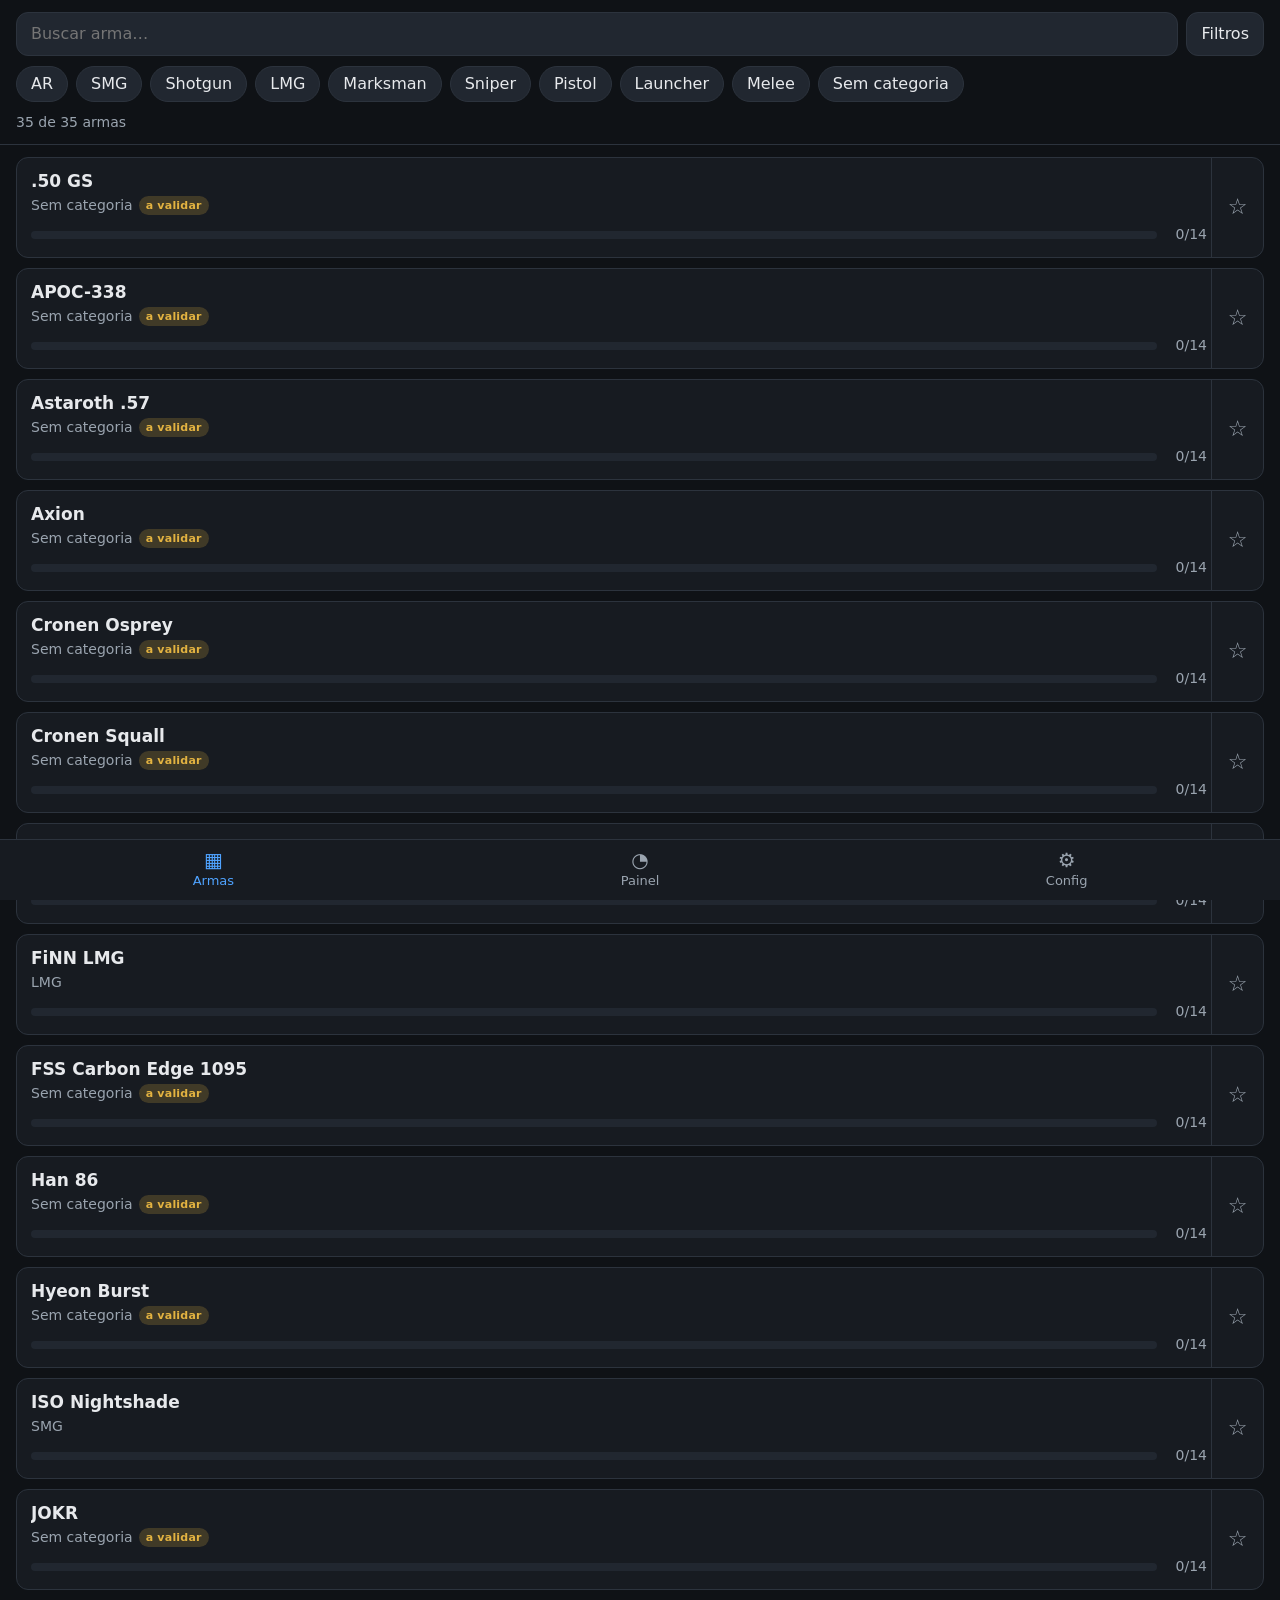
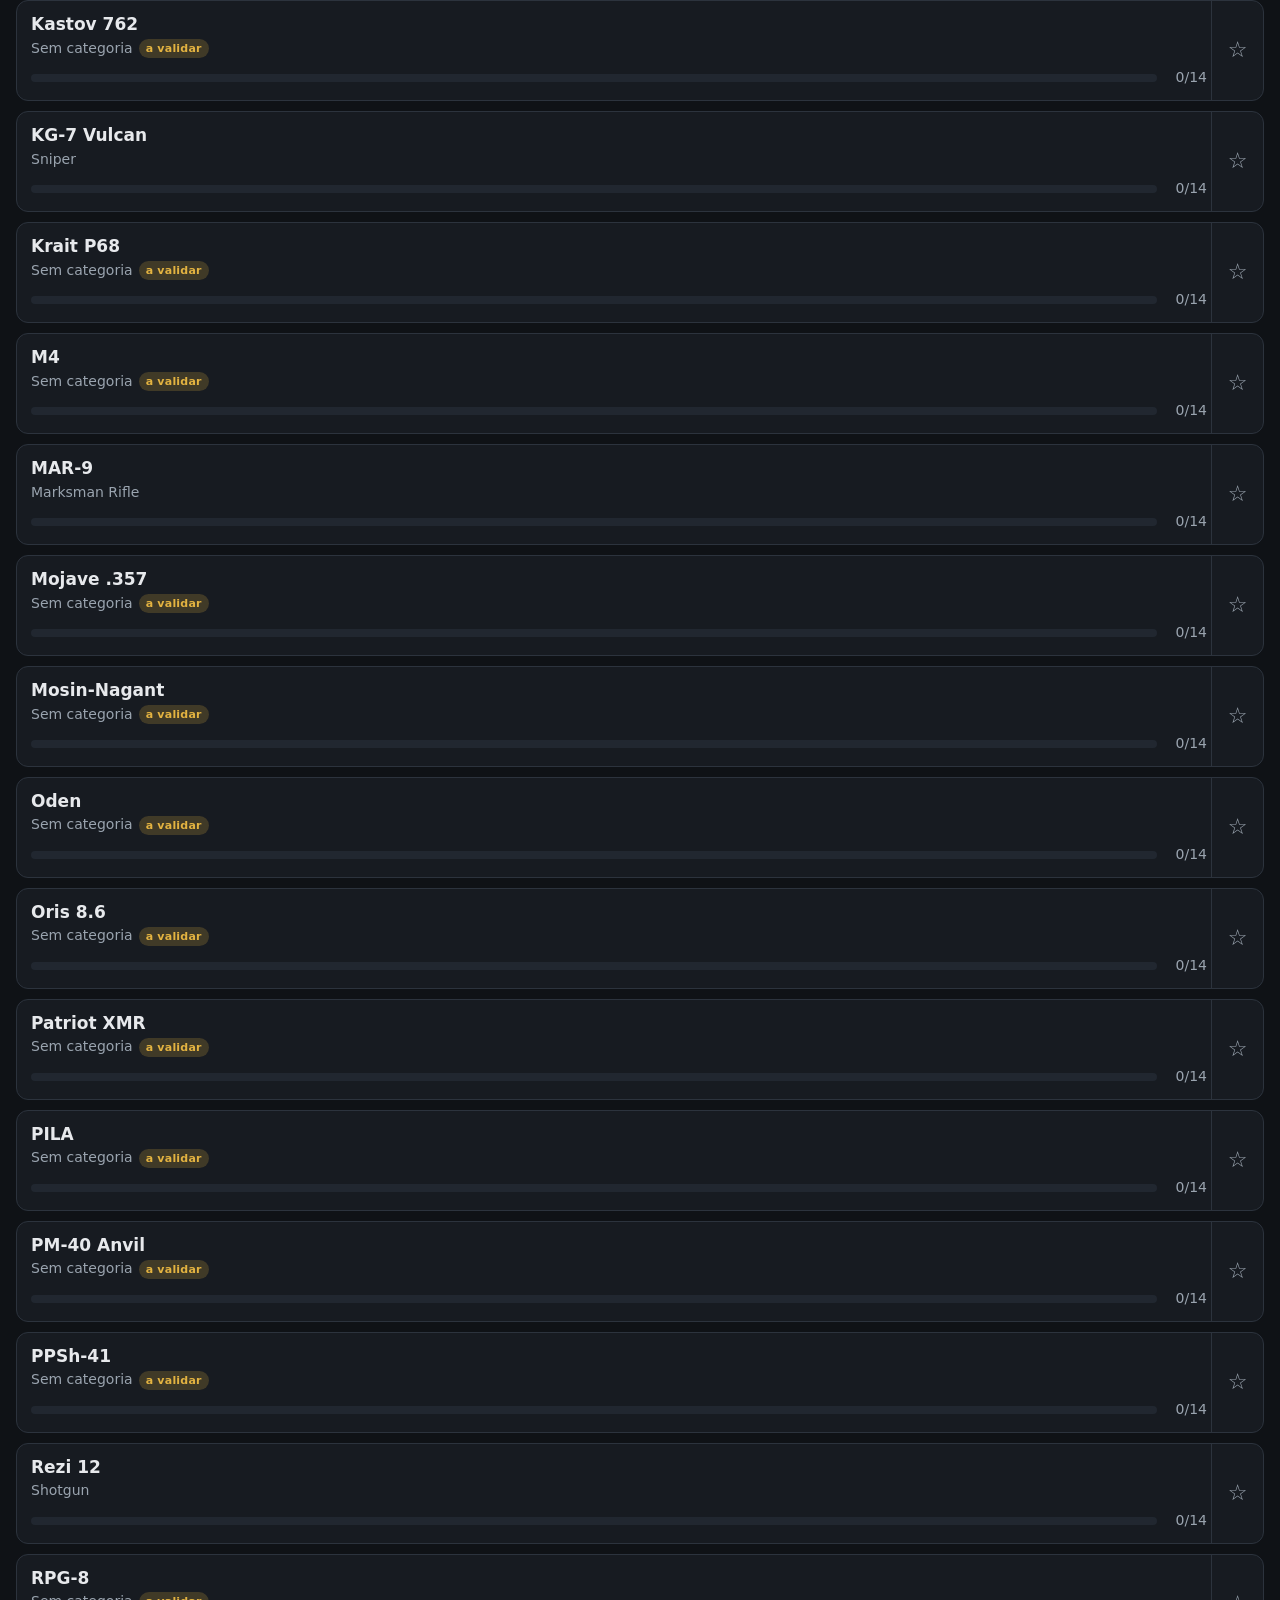
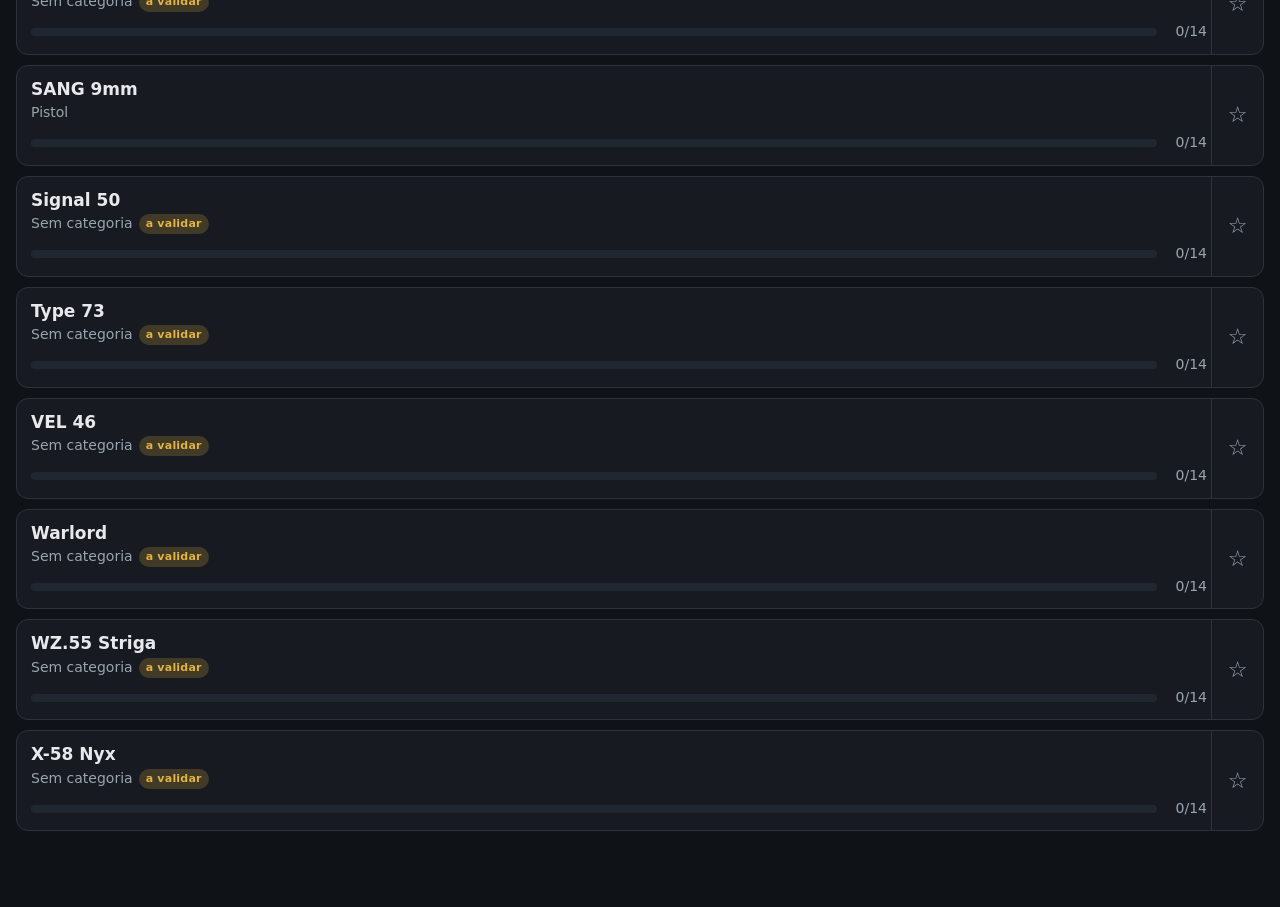
==== index.html @ 5a8438f1 "Rastreador de camuflagens MW4 (PWA offline) Lista com busca e filtros, detalhe da arma com regras de" ====
<!doctype html>
<html lang="pt-BR">
<head>
  <meta charset="utf-8">
  <meta name="viewport" content="width=device-width, initial-scale=1, viewport-fit=cover">
  <meta name="theme-color" content="#0f1216">
  <meta name="description" content="Rastreador pessoal e offline de camuflagens (MP, DMZ e Warzone).">
  <meta name="apple-mobile-web-app-capable" content="yes">
  <meta name="mobile-web-app-capable" content="yes">
  <meta name="apple-mobile-web-app-status-bar-style" content="black-translucent">
  <meta name="apple-mobile-web-app-title" content="Camo MW4">
  <title>Camo MW4</title>
  <link rel="manifest" href="manifest.webmanifest">
  <link rel="icon" type="image/png" sizes="192x192" href="icons/icon-192.png">
  <link rel="apple-touch-icon" href="icons/apple-touch-icon.png">
  <link rel="stylesheet" href="css/app.css">
</head>
<body>
  <main id="tela" aria-live="polite"><p class="carregando">Carregando…</p></main>
  <nav class="abas" aria-label="Navegação">
    <a href="#/armas" data-aba="armas"><span aria-hidden="true">▦</span>Armas</a>
    <a href="#/painel" data-aba="painel"><span aria-hidden="true">◔</span>Painel</a>
    <a href="#/config" data-aba="config"><span aria-hidden="true">⚙</span>Config</a>
  </nav>
  <div class="toast atualizacao" role="status" hidden>
    <span>Nova versão disponível</span>
    <button type="button" class="link-btn" data-atualizar>Atualizar</button>
  </div>
  <script type="module" src="js/main.js"></script>
</body>
</html>
---- css/app.css ----
:root {
  --bg: #0f1216;
  --bg-2: #171b21;
  --bg-3: #212730;
  --borda: #2c333d;
  --texto: #e7e9ec;
  --texto-2: #9aa4af;
  --acento: #4fa3ff;
  --ok: #5fcf80;
  --aviso: #e3b341;
  --perigo: #ff6b61;
  /* cores das etapas da trilha */
  --t-militar: #6f8f5a;
  --t-especial: #4f8fd6;
  --t-gold: #e2b33c;
  --t-platinum: #c9d3dc;
  --t-harmonic: #b57cff;
  --t-mastery: #ff7aa8;
  --toque: 44px;
  --raio: 12px;
  color-scheme: dark;
}

* { box-sizing: border-box; }
html, body { margin: 0; }
body {
  background: var(--bg);
  color: var(--texto);
  font: 16px/1.4 system-ui, -apple-system, "Segoe UI", Roboto, sans-serif;
  -webkit-tap-highlight-color: transparent;
  padding-bottom: calc(64px + env(safe-area-inset-bottom));
  overflow-x: hidden;
}
a { color: var(--acento); }
button, input, select { font: inherit; color: inherit; }
.carregando, .vazio { color: var(--texto-2); text-align: center; padding: 48px 16px; }

/* ---------- navegação inferior (alcance do polegar) ---------- */
.abas {
  position: fixed; inset: auto 0 0 0; z-index: 20;
  display: flex; background: var(--bg-2); border-top: 1px solid var(--borda);
  padding-bottom: env(safe-area-inset-bottom);
}
.abas a {
  flex: 1; min-height: 60px; display: flex; flex-direction: column; align-items: center; justify-content: center;
  gap: 2px; color: var(--texto-2); text-decoration: none; font-size: 13px;
}
.abas a span { font-size: 20px; line-height: 1; }
.abas a[aria-current="page"] { color: var(--acento); }

/* ---------- cabeçalho fixo da lista ---------- */
.topo {
  position: sticky; top: 0; z-index: 10; background: var(--bg);
  padding: 12px 16px 8px; border-bottom: 1px solid var(--borda);
}
.linha-busca { display: flex; gap: 8px; }
.busca {
  flex: 1; min-width: 0; min-height: var(--toque); padding: 0 14px;
  background: var(--bg-3); border: 1px solid var(--borda); border-radius: var(--raio);
}
.busca:focus { outline: 2px solid var(--acento); outline-offset: -1px; }
.btn {
  min-height: var(--toque); min-width: var(--toque); padding: 0 14px;
  background: var(--bg-3); border: 1px solid var(--borda); border-radius: var(--raio); cursor: pointer;
}
.btn[aria-expanded="true"], .btn.ativo { border-color: var(--acento); color: var(--acento); }
.btn.cheio { width: 100%; margin: 6px 0; }
.btn.perigo { color: var(--perigo); border-color: color-mix(in srgb, var(--perigo) 50%, var(--borda)); }

.chips {
  display: flex; gap: 8px; overflow-x: auto; padding: 10px 16px 2px; margin: 0 -16px;
  scrollbar-width: none; scroll-padding: 16px;
}
.chips::-webkit-scrollbar { display: none; }
.chip {
  flex: none; min-height: 36px; padding: 0 14px; border-radius: 999px;
  background: var(--bg-3); border: 1px solid var(--borda); white-space: nowrap; cursor: pointer;
  /* área de toque ≥ 44 px sem aumentar o visual */
  position: relative;
}
.chip::after { content: ""; position: absolute; inset: -4px 0; }
.chip[aria-pressed="true"] { background: color-mix(in srgb, var(--acento) 22%, var(--bg-3)); border-color: var(--acento); }

.painel-filtros { padding: 8px 0 4px; display: grid; gap: 10px; }
.painel-filtros[hidden] { display: none; }
.grupo-titulo { font-size: 13px; color: var(--texto-2); margin: 0 0 4px; }
.segmentado { display: flex; border: 1px solid var(--borda); border-radius: var(--raio); overflow: hidden; }
.segmentado button {
  flex: 1; min-height: var(--toque); background: var(--bg-3); border: 0; border-right: 1px solid var(--borda);
  font-size: 14px; padding: 0 4px; cursor: pointer;
}
.segmentado button:last-child { border-right: 0; }
.segmentado button[aria-pressed="true"] { background: color-mix(in srgb, var(--acento) 25%, var(--bg-3)); color: #fff; }
.seletor {
  width: 100%; min-height: var(--toque); padding: 0 12px;
  background: var(--bg-3); border: 1px solid var(--borda); border-radius: var(--raio);
}
.resumo-lista { display: flex; justify-content: space-between; align-items: center; font-size: 14px; color: var(--texto-2); padding-top: 6px; min-height: 32px; }
.link-btn { background: none; border: 0; color: var(--acento); min-height: var(--toque); padding: 0 4px; cursor: pointer; }

/* ---------- cards ---------- */
.lista { list-style: none; margin: 0; padding: 12px 16px; display: grid; gap: 10px; }
.card {
  display: flex; align-items: stretch; background: var(--bg-2);
  border: 1px solid var(--borda); border-radius: var(--raio); overflow: hidden;
}
.card.favorita { border-color: color-mix(in srgb, var(--t-gold) 45%, var(--borda)); }
.card-link { flex: 1; min-width: 0; padding: 12px 4px 12px 14px; color: inherit; text-decoration: none; }
.card-link:active { background: var(--bg-3); }
.card-top { display: flex; align-items: center; gap: 8px; }
.card-nome { font-weight: 600; font-size: 17px; overflow: hidden; text-overflow: ellipsis; white-space: nowrap; }
.card-sub { display: flex; align-items: center; gap: 6px; flex-wrap: wrap; font-size: 14px; color: var(--texto-2); margin-top: 2px; }
.card-progresso { display: flex; align-items: center; gap: 10px; margin-top: 10px; }
.barra { flex: 1; height: 8px; background: var(--bg-3); border-radius: 99px; overflow: hidden; }
.barra > span { display: block; height: 100%; background: var(--acento); border-radius: 99px; }
.barra.completa > span { background: var(--ok); }
.contagem { font-size: 14px; font-variant-numeric: tabular-nums; color: var(--texto-2); min-width: 40px; text-align: right; }
.fav {
  flex: none; width: 52px; background: none; border: 0; border-left: 1px solid var(--borda);
  font-size: 22px; color: var(--texto-2); cursor: pointer;
}
.fav[aria-pressed="true"] { color: var(--t-gold); }

/* ---------- selos ---------- */
.selo { font-size: 11px; font-weight: 600; letter-spacing: .02em; padding: 2px 7px; border-radius: 99px; white-space: nowrap; }
.selo.dlc { background: color-mix(in srgb, var(--acento) 22%, transparent); color: var(--acento); }
.selo.validar { background: color-mix(in srgb, var(--aviso) 20%, transparent); color: var(--aviso); }
.camo-maior { display: inline-flex; align-items: center; gap: 5px; }
.camo-maior::before { content: ""; width: 12px; height: 12px; border-radius: 3px; background: var(--cor, var(--texto-2)); }
.camo-maior.militar { --cor: var(--t-militar); }
.camo-maior.especial { --cor: var(--t-especial); }
.camo-maior.gold { --cor: var(--t-gold); }
.camo-maior.platinum { --cor: var(--t-platinum); }
.camo-maior.harmonic-break { --cor: linear-gradient(135deg, #6ee7ff, var(--t-harmonic), #ff7aa8); }
.camo-maior.mastery { --cor: linear-gradient(135deg, var(--t-mastery), #ffd36e); }

/* ---------- telas simples ---------- */
.pagina { padding: 16px; max-width: 640px; margin: 0 auto; }
.pagina h1 { font-size: 22px; margin: 4px 0 12px; }
.pagina h2 { font-size: 17px; margin: 24px 0 8px; color: var(--texto-2); }
.voltar { display: inline-flex; align-items: center; min-height: var(--toque); text-decoration: none; }
.info { display: grid; grid-template-columns: auto 1fr; gap: 6px 12px; margin: 0; }
.info dt { color: var(--texto-2); }
.info dd { margin: 0; }
.aviso-txt { color: var(--aviso); }

/* ---------- detalhe da arma ---------- */
.detalhe { padding-bottom: 32px; }
.det-topo { display: flex; justify-content: space-between; align-items: center; margin: -8px 0 0; }
.det-topo .fav { border: 0; width: 52px; height: 52px; }
.detalhe h1 { margin: 0 0 2px; }
.nivel-arma { margin: 16px 0; padding: 12px; background: var(--bg-2); border: 1px solid var(--borda); border-radius: var(--raio); }
.nivel-arma label { font-size: 14px; color: var(--texto-2); }
.passos { display: flex; gap: 8px; align-items: center; margin-top: 6px; }
.passos input, .passos output {
  flex: 1; min-width: 0; min-height: var(--toque); text-align: center; font-size: 20px; font-variant-numeric: tabular-nums;
  background: var(--bg-3); border: 1px solid var(--borda); border-radius: var(--raio); line-height: var(--toque);
}
.passos output small { font-size: 14px; color: var(--texto-2); }
.passos .btn { min-width: 52px; font-size: 18px; padding: 0 8px; }
.dica { font-size: 13px; color: var(--texto-2); margin: 6px 0 0; }
.abas-det { position: sticky; top: 0; z-index: 5; margin: 0 -16px; border-radius: 0; border-left: 0; border-right: 0; }
.abas-det button { font-size: 13px; }
.detalhe h2 { display: flex; align-items: center; gap: 8px; }

.camos { list-style: none; margin: 0; padding: 0; display: grid; gap: 8px; }
.camo {
  display: flex; gap: 12px; align-items: flex-start; padding: 10px 12px;
  background: var(--bg-2); border: 1px solid var(--borda); border-radius: var(--raio);
}
.camo.militar { align-items: center; padding: 6px 12px; }
.camo.feita { border-color: color-mix(in srgb, var(--ok) 40%, var(--borda)); }
.camo.bloqueada { opacity: .85; }
.check {
  flex: none; width: 48px; height: 48px; border-radius: 10px; cursor: pointer;
  background: var(--bg-3); border: 2px solid var(--borda); font-size: 24px; font-weight: 700; color: #0f1216;
}
.check[aria-checked="true"] { background: var(--ok); border-color: var(--ok); }
.check[aria-disabled="true"] { font-size: 18px; color: var(--texto-2); background: transparent; border-style: dashed; }
.camo-corpo { flex: 1; min-width: 0; }
.camo-corpo.linha { display: flex; justify-content: space-between; align-items: center; gap: 8px; }
.camo-nome { font-weight: 600; display: flex; align-items: center; gap: 6px; flex-wrap: wrap; }
.nivel-req { font-size: 14px; color: var(--texto-2); font-variant-numeric: tabular-nums; }
.camo-desafio { font-size: 15px; margin-top: 2px; }
.metas { display: flex; gap: 6px; flex-wrap: wrap; margin-top: 6px; font-size: 14px; color: var(--texto-2); }
.metas span { background: var(--bg-3); padding: 2px 8px; border-radius: 6px; }
.metas b, .metas-modo b { color: var(--texto); font-weight: 600; }
.metas .sel, .metas-modo .sel { outline: 1px solid var(--acento); }
.metas-modo { list-style: none; margin: 6px 0 0; padding: 0; display: grid; gap: 4px; font-size: 14px; }
.metas-modo li { display: grid; grid-template-columns: 40px 1fr auto; gap: 8px; background: var(--bg-3); padding: 4px 8px; border-radius: 6px; }
.metas-modo .num { font-variant-numeric: tabular-nums; color: var(--texto-2); }
.motivos { margin: 8px 0 0; padding: 8px 10px; list-style: none; font-size: 14px; color: var(--aviso);
  background: color-mix(in srgb, var(--aviso) 10%, transparent); border-radius: 8px; }
.motivos li::before { content: "🔒 "; }
.motivos.livre { color: var(--texto-2); }
.motivos.livre li::before { content: "ℹ️ "; }
.modo-feito { font-size: 11px; color: var(--texto-2); border: 1px solid var(--borda); padding: 1px 6px; border-radius: 99px; }
.contador-toggle { margin-top: 6px; min-height: 40px; padding: 0 2px; background: none; border: 0; color: var(--acento); font-size: 14px; cursor: pointer; }
.contador-toggle.atingido { color: var(--ok); }
.contador { margin-top: 4px; }
.modos button { font-size: 14px; }

.toast {
  position: fixed; left: 12px; right: 12px; z-index: 30;
  bottom: calc(72px + env(safe-area-inset-bottom));
  display: flex; align-items: center; justify-content: space-between; gap: 12px;
  background: #2a323d; color: var(--texto); border: 1px solid var(--borda); border-radius: var(--raio);
  padding: 8px 8px 8px 14px; font-size: 14px; box-shadow: 0 6px 24px rgb(0 0 0 / .4);
  max-width: 600px; margin: 0 auto;
}
.toast[hidden] { display: none; }
.contador .passos { gap: 6px; }
.contador .passos .btn { flex: 1; min-width: 0; padding: 0; font-size: 16px; }
.contador .passos output { flex: 1.4; font-size: 18px; }

/* ---------- painel ---------- */
.tiles { display: grid; grid-template-columns: 1fr 1fr; gap: 8px; }
.tile { background: var(--bg-2); border: 1px solid var(--borda); border-radius: var(--raio); padding: 12px; }
.tile-num { font-size: 26px; font-weight: 700; font-variant-numeric: tabular-nums; line-height: 1.1; }
.tile-num small { font-size: 14px; color: var(--texto-2); font-weight: 400; }
.tile-rot { font-size: 13px; color: var(--texto-2); margin: 2px 0 8px; }
.tile.gold .barra > span { background: var(--t-gold); }
.tile.platinum .barra > span { background: var(--t-platinum); }
.tile.harmonic .barra > span { background: linear-gradient(90deg, #6ee7ff, var(--t-harmonic), #ff7aa8); }
.tile.completa .barra > span { background: var(--ok); }
.bloco { background: var(--bg-2); border: 1px solid var(--borda); border-radius: var(--raio); padding: 12px; }
.bloco.divergence { margin-top: 8px; }
.bloco.divergence.feita { border-color: color-mix(in srgb, var(--ok) 40%, var(--borda)); }
.bloco-linha { display: flex; justify-content: space-between; align-items: center; gap: 12px; }
.bloco-tit { font-weight: 600; display: flex; align-items: center; gap: 6px; }
.mastery-grade { display: grid; gap: 8px; }
.linhas { list-style: none; margin: 0; padding: 0; }
.bloco .linhas { margin-top: 6px; }
.linhas > li { border-top: 1px solid var(--borda); }
.linhas > li:first-child { border-top: 0; }
.mastery-grade .linhas li { display: flex; justify-content: space-between; padding: 8px 0; font-size: 15px; }
.num { font-variant-numeric: tabular-nums; color: var(--texto-2); }
ul.linhas.bloco { padding: 0 12px; }
.linha-btn {
  display: flex; flex-direction: column; align-items: flex-start; gap: 2px; width: 100%; min-height: 52px;
  padding: 8px 0; background: none; border: 0; color: inherit; text-align: left; text-decoration: none; cursor: pointer;
}
.cat-nome { font-weight: 600; }
.cat-txt { font-size: 14px; color: var(--texto-2); }
.cat-txt.ok { color: var(--ok); }

/* ---------- configurações e editor ---------- */
.link-cheio { display: flex; align-items: center; justify-content: center; text-decoration: none; color: var(--texto); }
.btn:disabled { opacity: .45; cursor: default; }
.interruptor {
  display: flex; align-items: center; justify-content: space-between; gap: 12px;
  background: var(--bg-2); border: 1px solid var(--borda); border-radius: var(--raio); padding: 12px; cursor: pointer;
}
.interruptor input, .marcador input { width: 26px; height: 26px; flex: none; accent-color: var(--acento); }
.conflito { padding: 10px 0; }
.acoes { display: flex; gap: 8px; margin-top: 8px; }
.acoes .btn { flex: 1; font-size: 14px; }
.editor .bloco { display: grid; gap: 4px; }
.campo { display: grid; gap: 4px; margin: 6px 0; font-size: 14px; color: var(--texto-2); }
.campo input, .campo select {
  min-height: var(--toque); padding: 0 12px; width: 100%; min-width: 0;
  background: var(--bg-3); border: 1px solid var(--borda); border-radius: 10px; color: var(--texto); font-size: 16px;
}
.campo input:focus, .campo select:focus { outline: 2px solid var(--acento); outline-offset: -1px; }
.marcador { display: flex; align-items: center; gap: 10px; min-height: var(--toque); font-size: 15px; cursor: pointer; }
.grade2 { display: grid; grid-template-columns: 1fr 96px; gap: 8px; }
.grade3 { display: grid; grid-template-columns: repeat(3, 1fr); gap: 8px; }
.grade3 .campo, .grade2 .campo { margin: 0; }
.ed-camo { background: var(--bg-2); border: 1px solid var(--borda); border-radius: var(--raio); margin-bottom: 8px; }
.ed-camo summary {
  display: flex; align-items: center; gap: 8px; min-height: 52px; padding: 0 14px; cursor: pointer; font-weight: 600; list-style: none;
}
.ed-camo summary::-webkit-details-marker { display: none; }
.ed-camo summary::after { content: "▾"; margin-left: auto; color: var(--texto-2); }
.ed-camo[open] summary::after { content: "▴"; }
.ed-corpo { padding: 0 14px 12px; border-top: 1px solid var(--borda); }
.ok { color: var(--ok); }
.det-topo > span { display: flex; align-items: center; gap: 4px; font-size: 15px; }
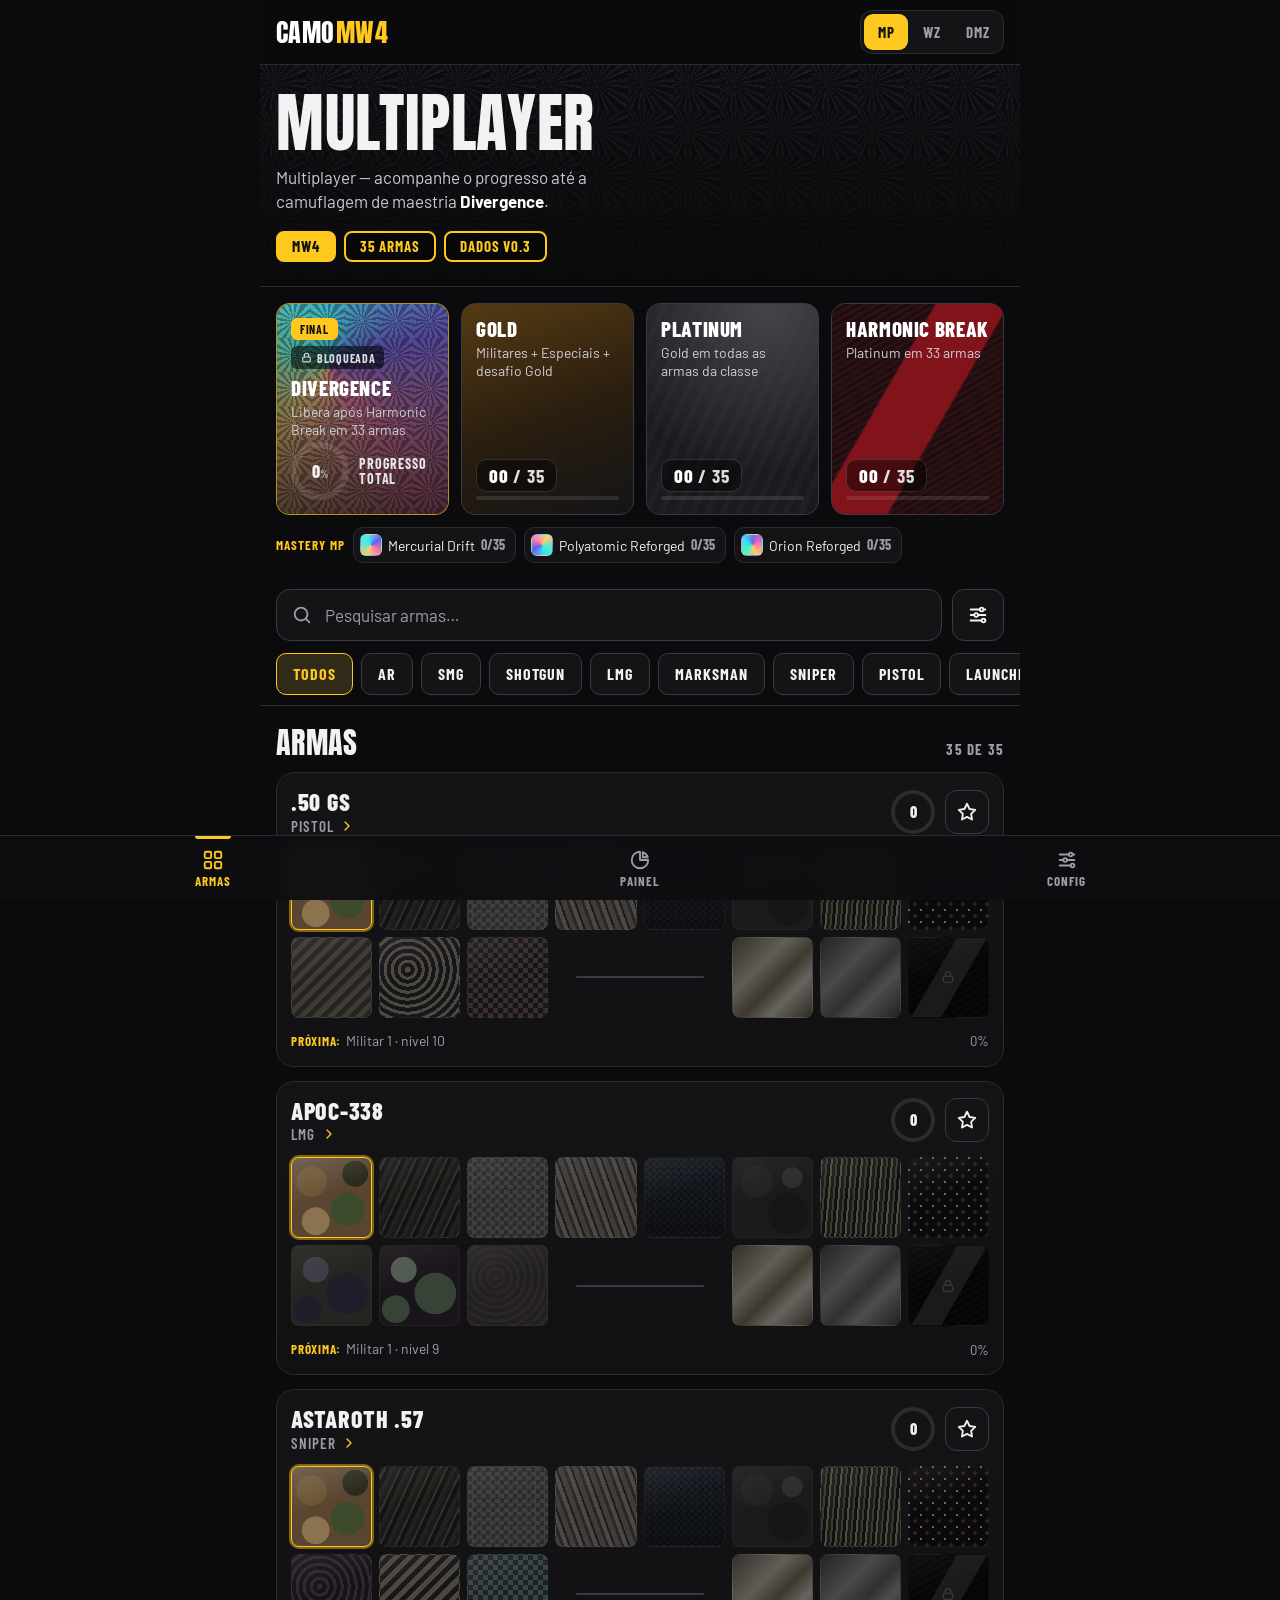
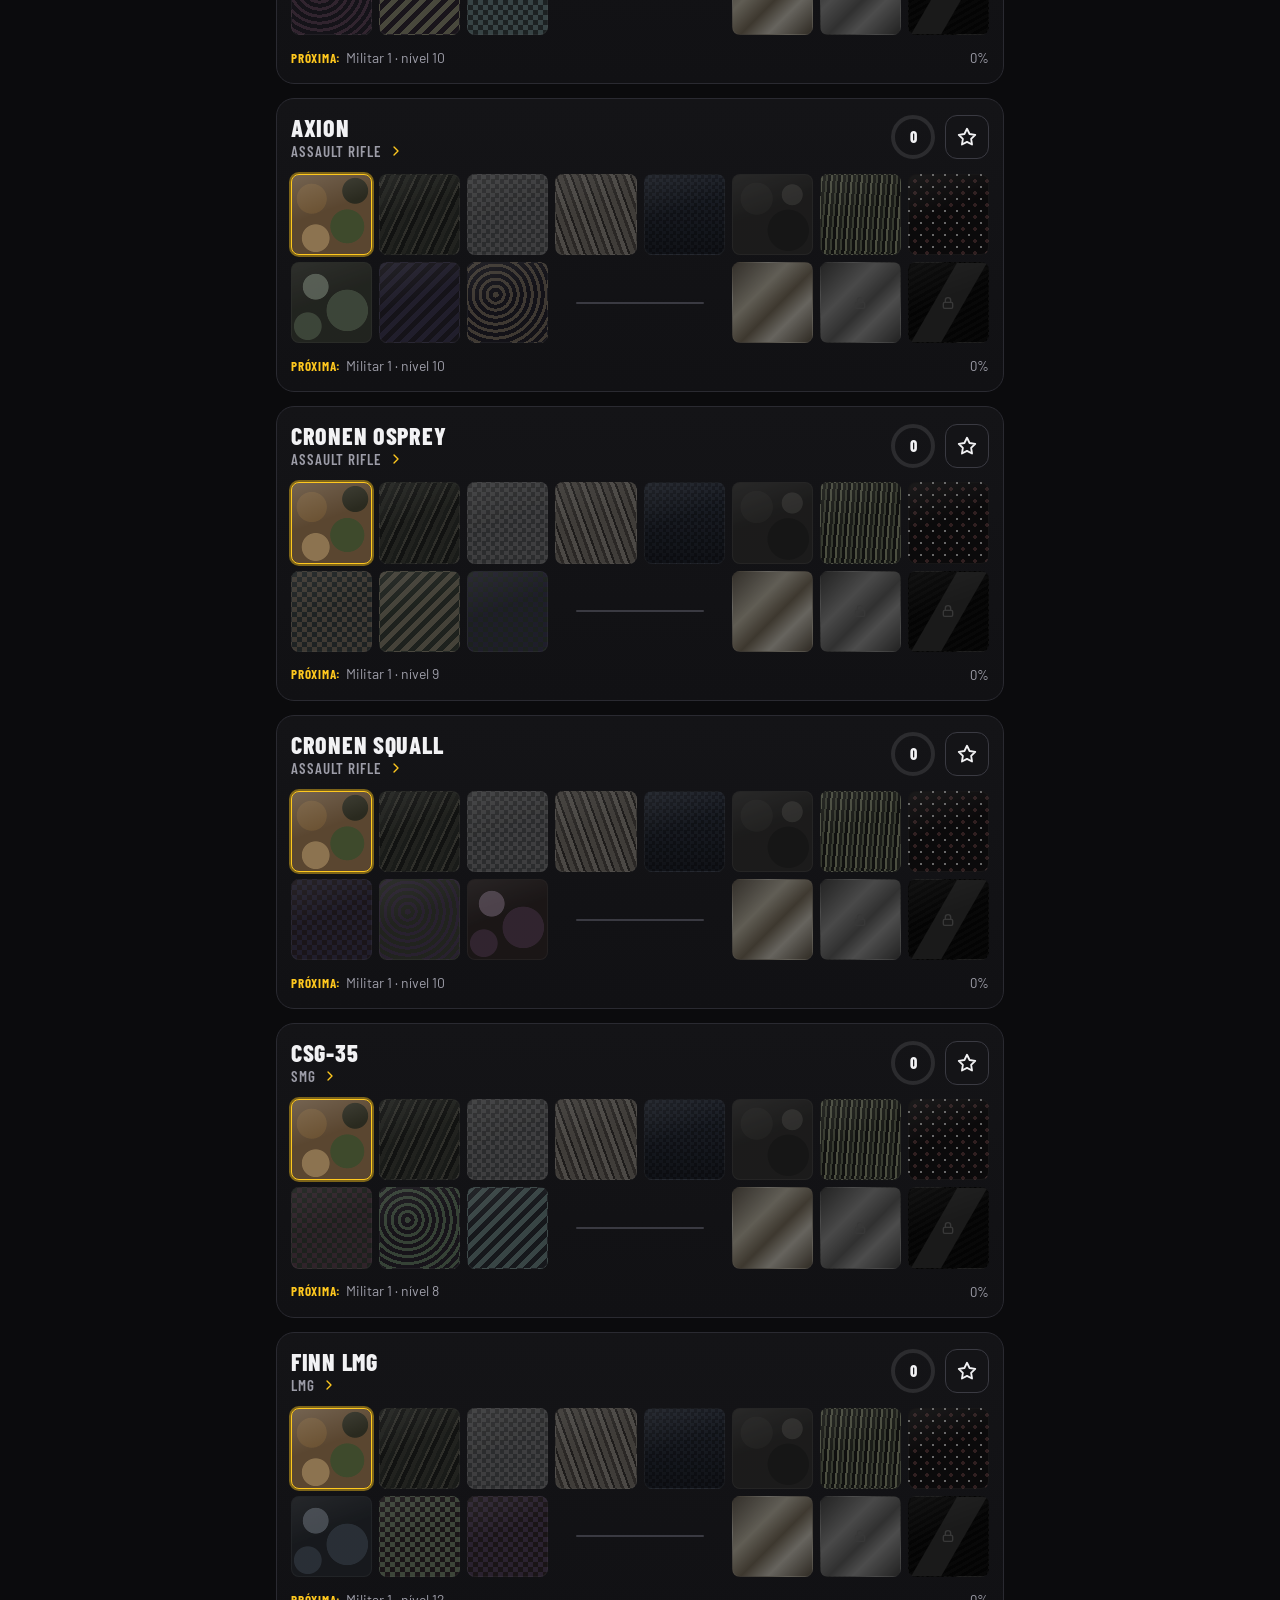
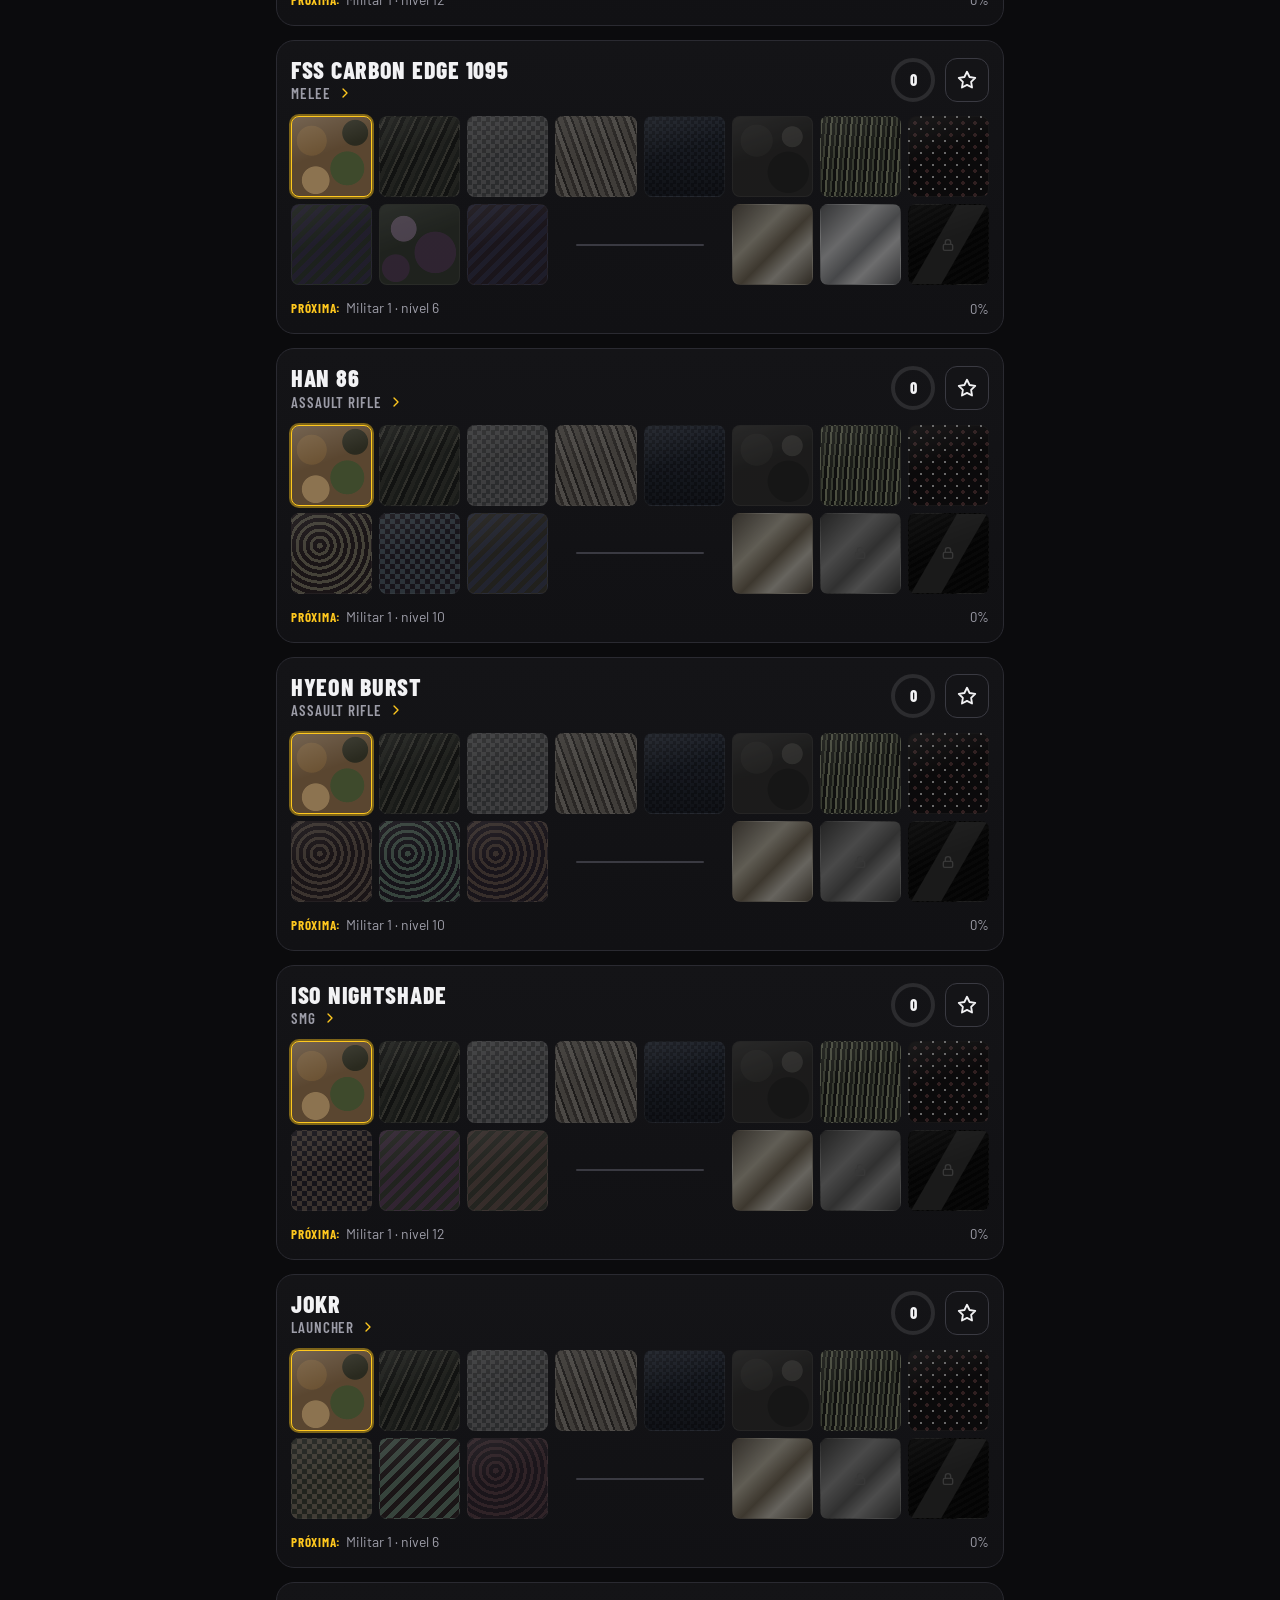
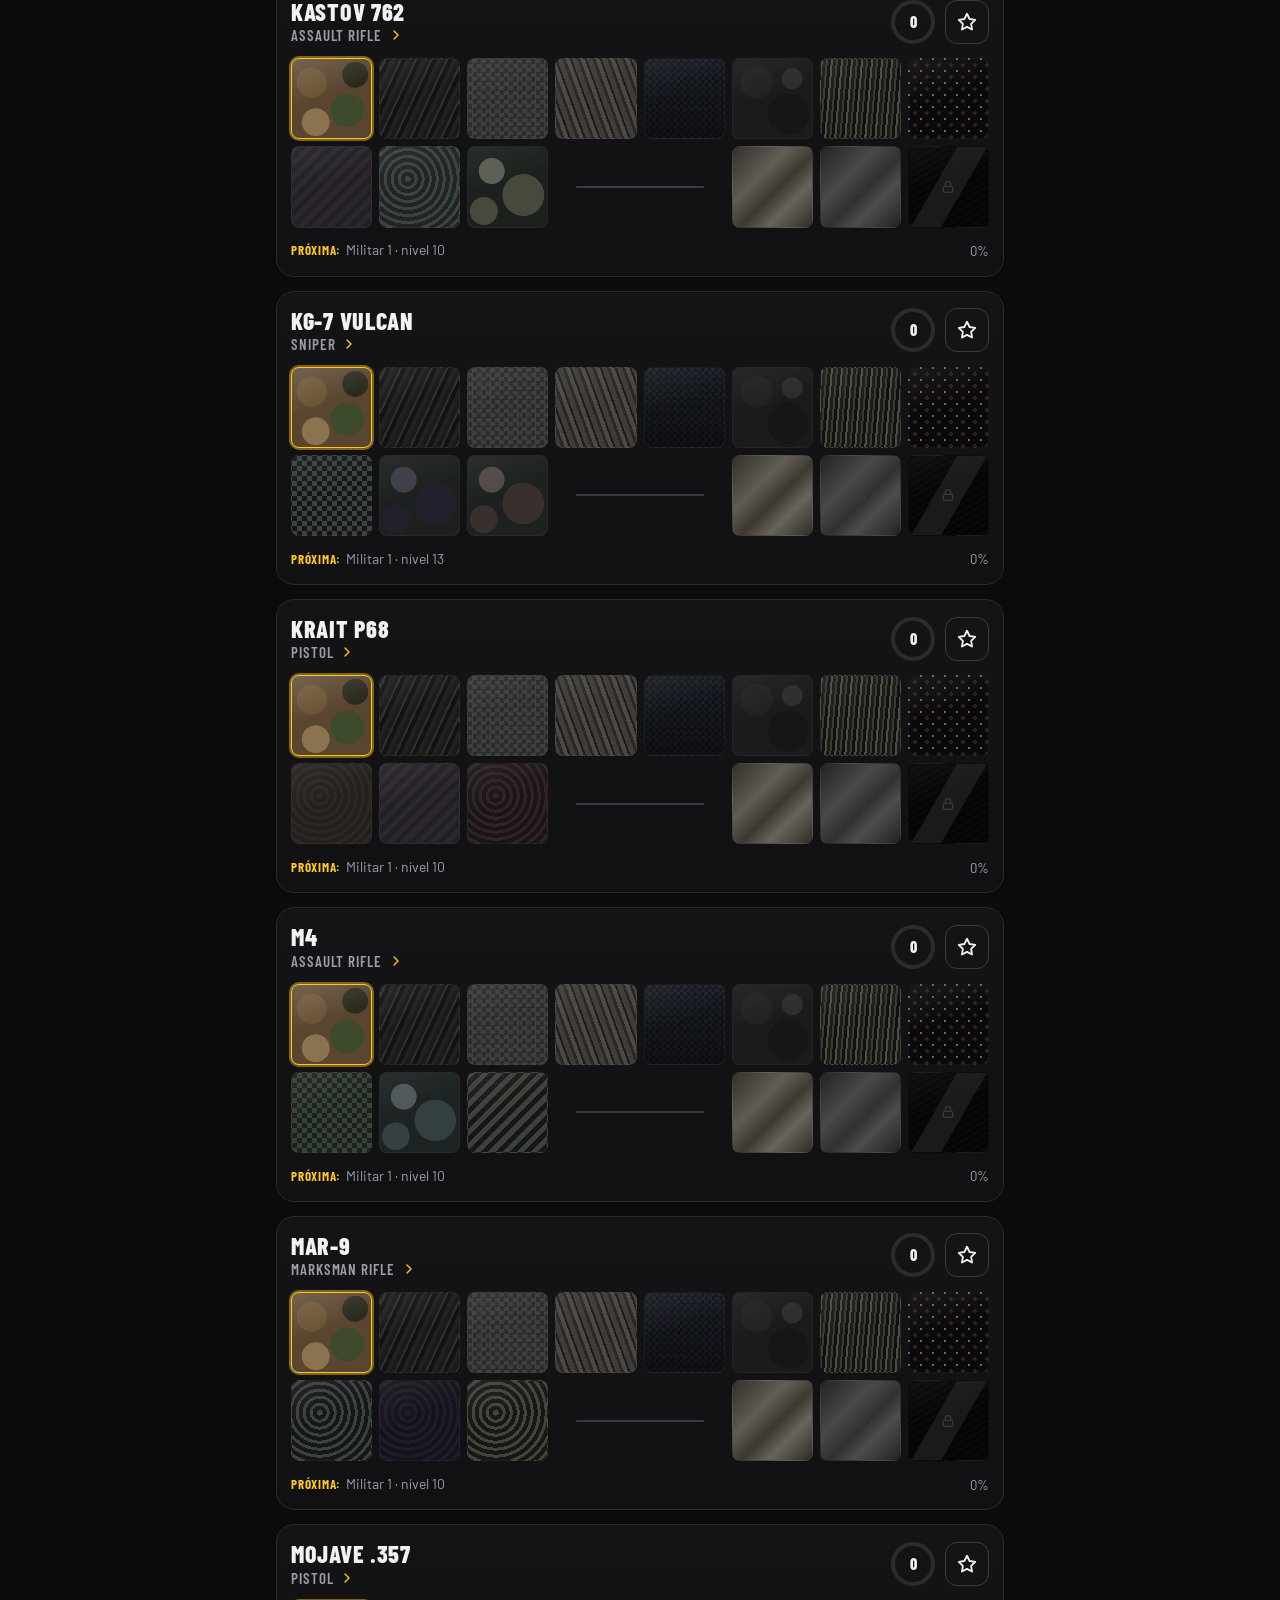
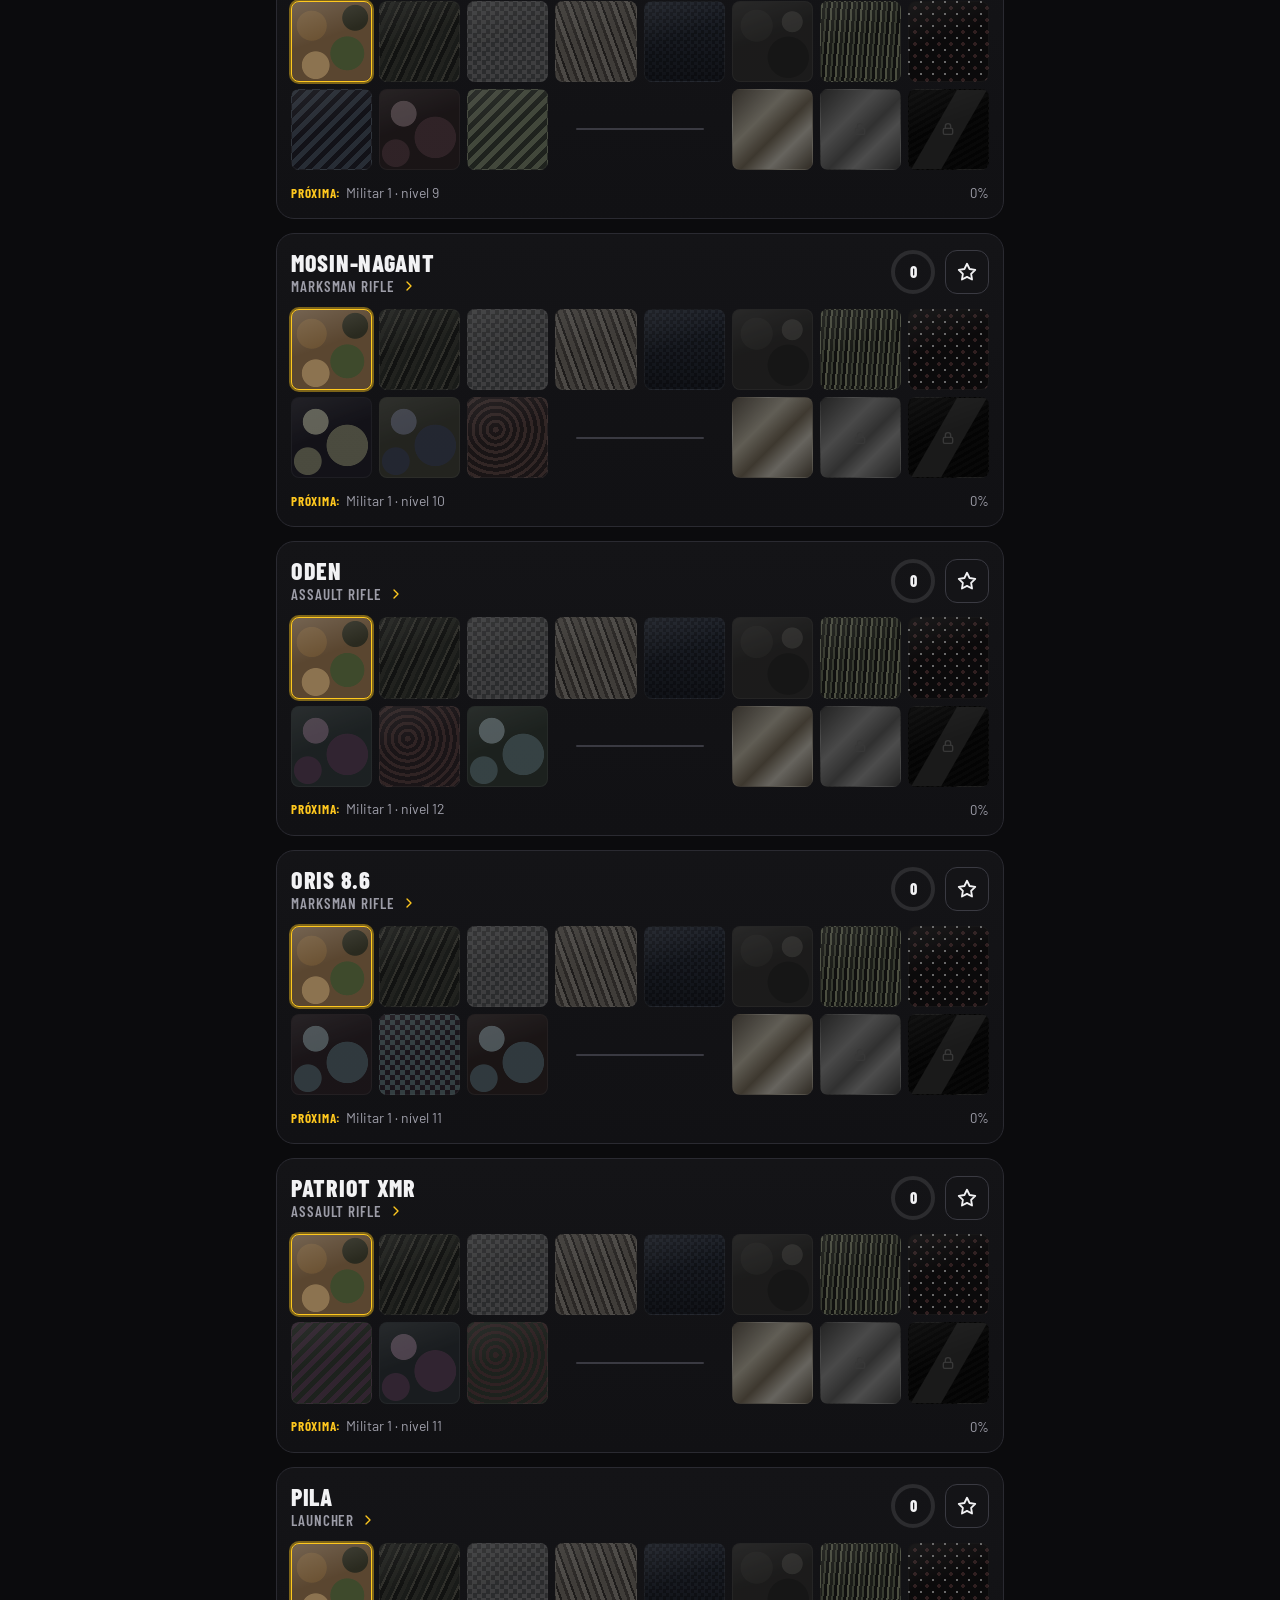
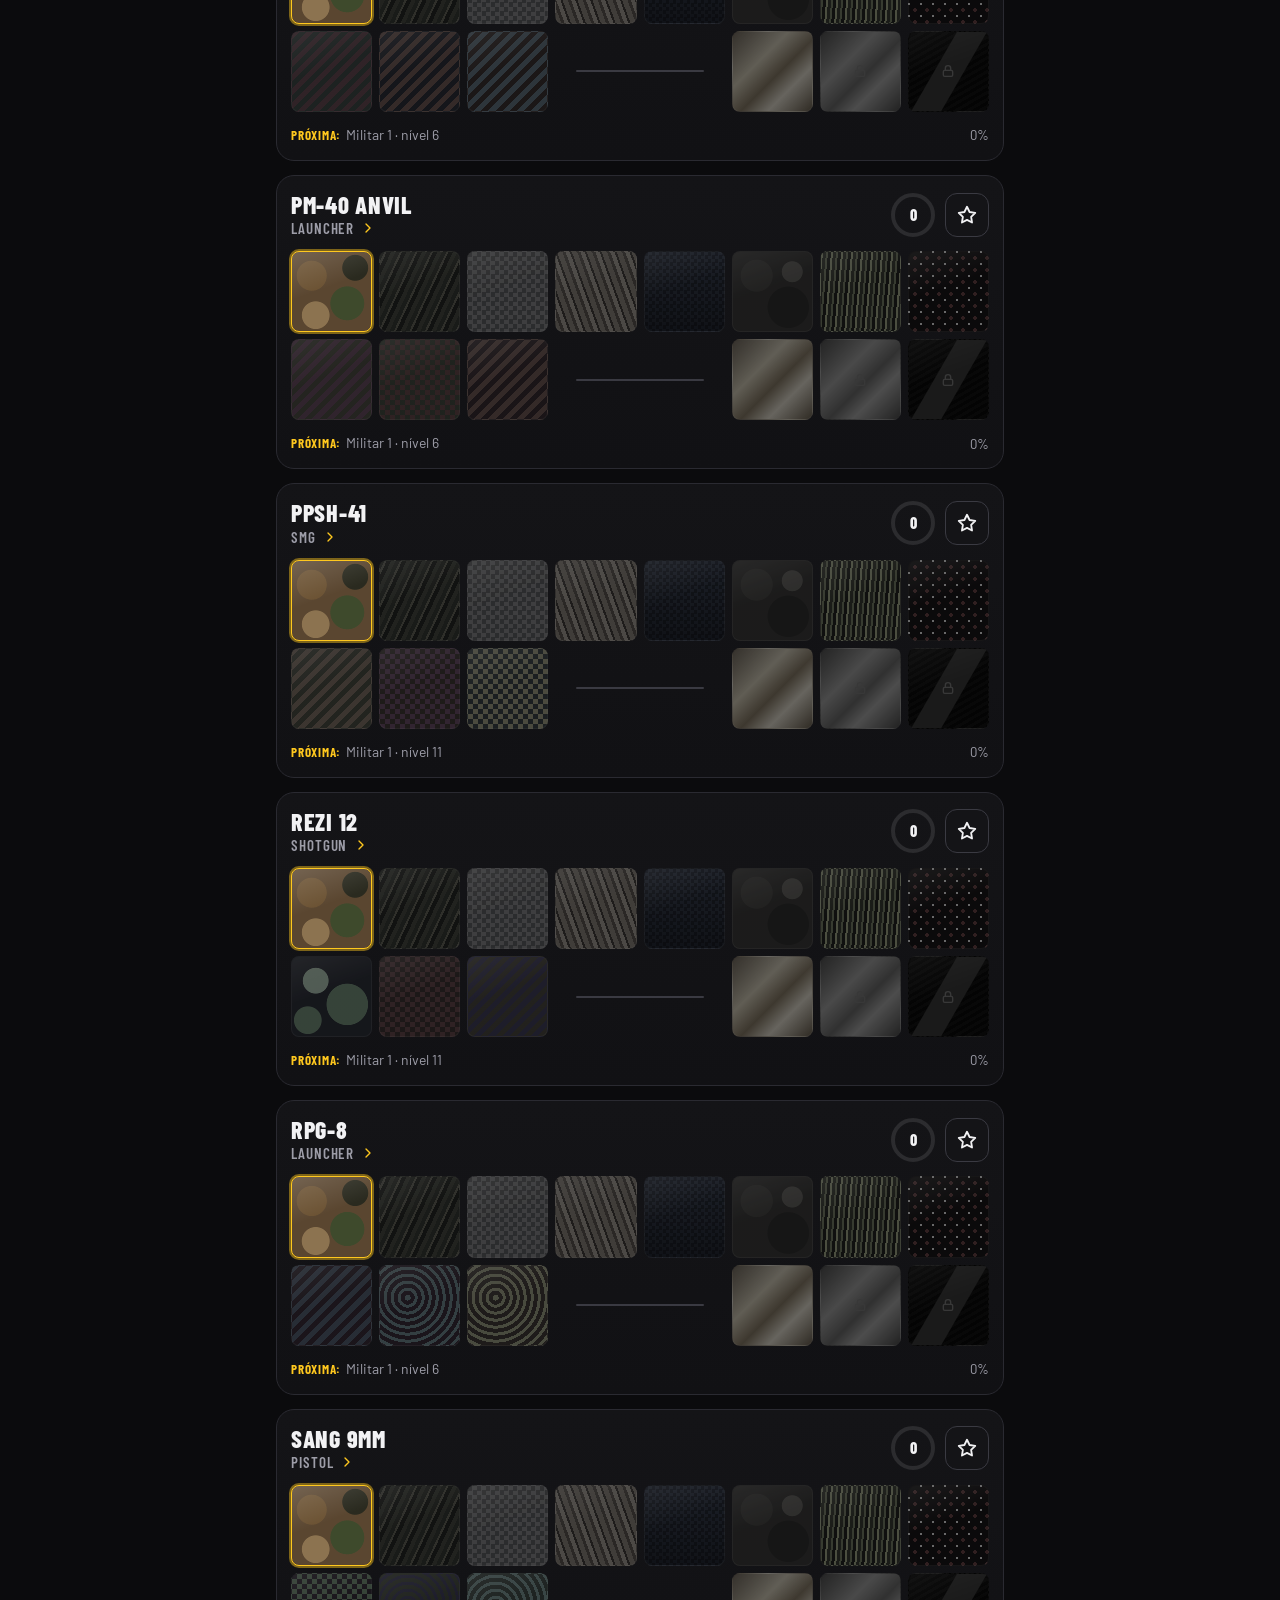
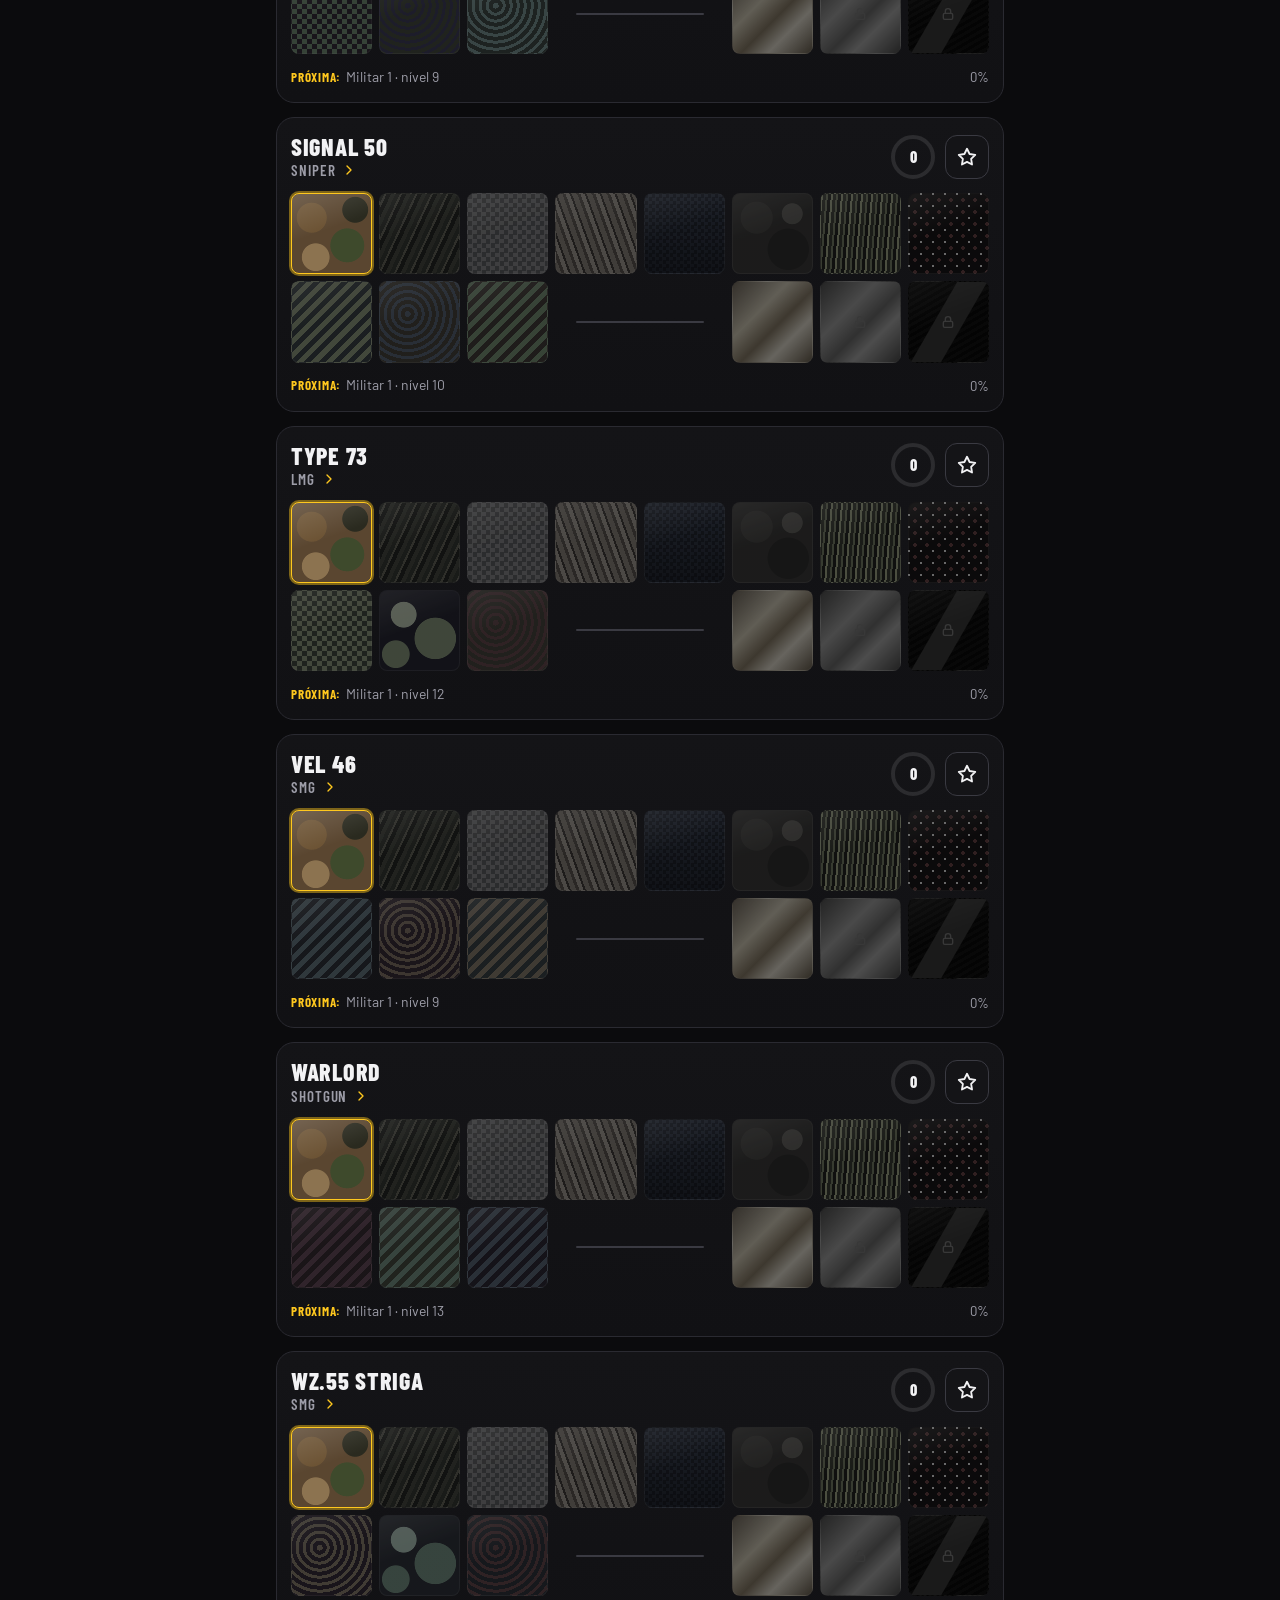
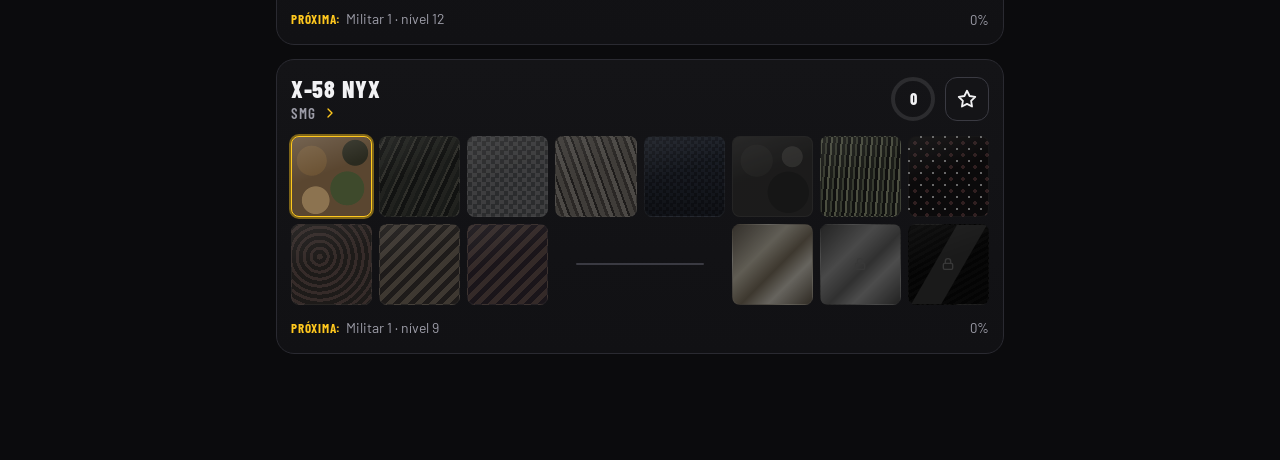
==== commit d60b19a1: "Novo visual + desafios de Warzone em todas as armas - Interface redesenhada: seletor global MP/WZ/DM" ====
--- a/index.html
+++ b/index.html
@@ -3,7 +3,7 @@
 <head>
   <meta charset="utf-8">
   <meta name="viewport" content="width=device-width, initial-scale=1, viewport-fit=cover">
-  <meta name="theme-color" content="#0f1216">
+  <meta name="theme-color" content="#0b0b0d">
   <meta name="description" content="Rastreador pessoal e offline de camuflagens (MP, DMZ e Warzone).">
   <meta name="apple-mobile-web-app-capable" content="yes">
   <meta name="mobile-web-app-capable" content="yes">
@@ -13,14 +13,17 @@
   <link rel="manifest" href="manifest.webmanifest">
   <link rel="icon" type="image/png" sizes="192x192" href="icons/icon-192.png">
   <link rel="apple-touch-icon" href="icons/apple-touch-icon.png">
+  <link rel="preconnect" href="https://fonts.googleapis.com">
+  <link rel="preconnect" href="https://fonts.gstatic.com" crossorigin>
+  <link rel="stylesheet" href="https://fonts.googleapis.com/css2?family=Anton&family=Barlow:wght@400;500;600;700&family=Barlow+Condensed:wght@600;700;800&display=swap">
   <link rel="stylesheet" href="css/app.css">
 </head>
 <body>
   <main id="tela" aria-live="polite"><p class="carregando">Carregando…</p></main>
   <nav class="abas" aria-label="Navegação">
-    <a href="#/armas" data-aba="armas"><span aria-hidden="true">▦</span>Armas</a>
-    <a href="#/painel" data-aba="painel"><span aria-hidden="true">◔</span>Painel</a>
-    <a href="#/config" data-aba="config"><span aria-hidden="true">⚙</span>Config</a>
+    <a href="#/armas" data-aba="armas"><svg viewBox="0 0 24 24" width="22" height="22" fill="none" stroke="currentColor" stroke-width="2" aria-hidden="true"><rect x="3" y="3" width="7" height="7" rx="1.5"/><rect x="14" y="3" width="7" height="7" rx="1.5"/><rect x="3" y="14" width="7" height="7" rx="1.5"/><rect x="14" y="14" width="7" height="7" rx="1.5"/></svg>Armas</a>
+    <a href="#/painel" data-aba="painel"><svg viewBox="0 0 24 24" width="22" height="22" fill="none" stroke="currentColor" stroke-width="2" stroke-linejoin="round" aria-hidden="true"><path d="M12 3a9 9 0 109 9h-9z"/><path d="M15 3.5A9 9 0 0120.5 9H15z"/></svg>Painel</a>
+    <a href="#/config" data-aba="config"><svg viewBox="0 0 24 24" width="22" height="22" fill="none" stroke="currentColor" stroke-width="2" stroke-linecap="round" aria-hidden="true"><path d="M4 6h10M18 6h2M4 12h4M12 12h8M4 18h12"/><circle cx="16" cy="6" r="2"/><circle cx="10" cy="12" r="2"/><circle cx="18" cy="18" r="2"/></svg>Config</a>
   </nav>
   <div class="toast atualizacao" role="status" hidden>
     <span>Nova versão disponível</span>
--- a/css/app.css
+++ b/css/app.css
@@ -1,255 +1,507 @@
+/* =========================================================
+   Camo MW4 — tema escuro, acento muda com o modo (MP / WZ / DMZ)
+   ========================================================= */
 :root {
-  --bg: #0f1216;
-  --bg-2: #171b21;
-  --bg-3: #212730;
-  --borda: #2c333d;
-  --texto: #e7e9ec;
-  --texto-2: #9aa4af;
-  --acento: #4fa3ff;
-  --ok: #5fcf80;
-  --aviso: #e3b341;
-  --perigo: #ff6b61;
-  /* cores das etapas da trilha */
-  --t-militar: #6f8f5a;
-  --t-especial: #4f8fd6;
-  --t-gold: #e2b33c;
-  --t-platinum: #c9d3dc;
-  --t-harmonic: #b57cff;
-  --t-mastery: #ff7aa8;
+  --bg: #0b0b0d;
+  --bg-2: #141417;
+  --bg-3: #1d1d22;
+  --bg-4: #26262c;
+  --borda: #2a2a31;
+  --borda-2: #3a3a42;
+  --texto: #f2f2f4;
+  --texto-2: #9d9da8;
+  --acento: #ffc81e;
+  --acento-txt: #111;
+  --ok: #4ade80;
+  --aviso: #fbbf24;
+  --perigo: #f87171;
+  --t-gold: #e8b33a;
+  --t-platinum: #cfd6de;
+  --t-harmonic: #e0313f;
+  --t-mastery: #b38cff;
   --toque: 44px;
-  --raio: 12px;
+  --raio: 14px;
+  --f-tit: "Anton", "Impact", "Arial Narrow Bold", sans-serif;
+  --f-cond: "Barlow Condensed", "Arial Narrow", system-ui, sans-serif;
+  --f-txt: "Barlow", system-ui, -apple-system, "Segoe UI", Roboto, sans-serif;
   color-scheme: dark;
 }
+:root[data-modo="WZ"] { --acento: #3ee0a1; }
+:root[data-modo="DMZ"] { --acento: #ff8a3d; }
 
 * { box-sizing: border-box; }
 html, body { margin: 0; }
 body {
   background: var(--bg);
   color: var(--texto);
-  font: 16px/1.4 system-ui, -apple-system, "Segoe UI", Roboto, sans-serif;
+  font: 16px/1.4 var(--f-txt);
   -webkit-tap-highlight-color: transparent;
-  padding-bottom: calc(64px + env(safe-area-inset-bottom));
+  padding-bottom: calc(72px + env(safe-area-inset-bottom));
   overflow-x: hidden;
 }
 a { color: var(--acento); }
 button, input, select { font: inherit; color: inherit; }
+svg { flex: none; }
 .carregando, .vazio { color: var(--texto-2); text-align: center; padding: 48px 16px; }
-
-/* ---------- navegação inferior (alcance do polegar) ---------- */
-.abas {
-  position: fixed; inset: auto 0 0 0; z-index: 20;
-  display: flex; background: var(--bg-2); border-top: 1px solid var(--borda);
-  padding-bottom: env(safe-area-inset-bottom);
-}
-.abas a {
-  flex: 1; min-height: 60px; display: flex; flex-direction: column; align-items: center; justify-content: center;
-  gap: 2px; color: var(--texto-2); text-decoration: none; font-size: 13px;
-}
-.abas a span { font-size: 20px; line-height: 1; }
-.abas a[aria-current="page"] { color: var(--acento); }
-
-/* ---------- cabeçalho fixo da lista ---------- */
-.topo {
-  position: sticky; top: 0; z-index: 10; background: var(--bg);
-  padding: 12px 16px 8px; border-bottom: 1px solid var(--borda);
-}
-.linha-busca { display: flex; gap: 8px; }
-.busca {
-  flex: 1; min-width: 0; min-height: var(--toque); padding: 0 14px;
-  background: var(--bg-3); border: 1px solid var(--borda); border-radius: var(--raio);
-}
-.busca:focus { outline: 2px solid var(--acento); outline-offset: -1px; }
+#tela { max-width: 760px; margin: 0 auto; }
+#tela.entrando > :not(.app-bar):not(.toast) { animation: entra .28s ease-out both; }
+@keyframes entra { from { opacity: 0; transform: translateY(8px); } }
+@media (prefers-reduced-motion: reduce) { *, *::before, *::after { animation: none !important; transition: none !important; } }
+
+/* ---------- pílulas / selos ---------- */
+.pill {
+  display: inline-flex; align-items: center; gap: 4px; padding: 6px 14px; border-radius: 8px;
+  font: 700 15px/1 var(--f-cond); letter-spacing: .06em; text-transform: uppercase;
+  border: 2px solid var(--acento); color: var(--acento); background: rgb(0 0 0 / .35);
+}
+.pill.cheia { background: var(--acento); color: var(--acento-txt); }
+.pill.mini { padding: 4px 8px; font-size: 12px; border-width: 1.5px; border-radius: 6px; }
+.pill.escura { background: rgb(0 0 0 / .55); color: #ddd; border-color: transparent; }
+.pill svg { width: 13px; height: 13px; }
+.selo { font: 700 11px/1 var(--f-cond); letter-spacing: .05em; text-transform: uppercase; padding: 4px 7px; border-radius: 6px; white-space: nowrap; }
+.selo.dlc { background: color-mix(in srgb, var(--acento) 20%, transparent); color: var(--acento); }
+.selo.validar { background: color-mix(in srgb, var(--aviso) 18%, transparent); color: var(--aviso); }
+
+/* ---------- barra do topo ---------- */
+.app-bar {
+  position: sticky; top: 0; z-index: 15; display: flex; align-items: center; gap: 10px;
+  padding: calc(10px + env(safe-area-inset-top)) 16px 10px;
+  background: rgb(11 11 13 / .88); backdrop-filter: blur(12px); -webkit-backdrop-filter: blur(12px);
+  border-bottom: 1px solid var(--borda);
+}
+.logo { display: flex; align-items: baseline; gap: 2px; text-decoration: none; font: 400 26px/1 var(--f-tit); letter-spacing: .01em; margin-right: auto; }
+.logo span { color: #fff; }
+.logo b { color: var(--acento); font-weight: 400; }
+.icone-btn {
+  flex: none; display: grid; place-items: center; width: var(--toque); height: var(--toque); position: relative;
+  border-radius: 12px; border: 1.5px solid var(--borda-2); background: var(--bg-2); color: var(--texto); cursor: pointer; text-decoration: none;
+}
+.icone-btn:active { transform: scale(.94); }
+.icone-btn.grande { width: 52px; height: 52px; }
+.icone-btn.ativo, .icone-btn[aria-expanded="true"] { border-color: var(--acento); color: var(--acento); }
+.icone-btn.fav[aria-pressed="true"] { color: var(--acento); border-color: color-mix(in srgb, var(--acento) 60%, var(--borda)); }
+.bolinha {
+  position: absolute; top: -6px; right: -6px; min-width: 20px; height: 20px; padding: 0 5px; border-radius: 99px;
+  background: var(--acento); color: var(--acento-txt); font: 800 12px/20px var(--f-cond); text-align: center;
+}
+.bolinha[hidden] { display: none; }
+.modo-pills { display: flex; padding: 3px; gap: 2px; background: var(--bg-2); border: 1px solid var(--borda); border-radius: 12px; }
+.modo-pills button {
+  min-width: 44px; height: 36px; padding: 0 8px; border: 0; border-radius: 9px; background: none; cursor: pointer;
+  font: 700 15px/1 var(--f-cond); letter-spacing: .05em; color: var(--texto-2);
+}
+.modo-pills button[aria-pressed="true"] { background: var(--acento); color: var(--acento-txt); }
+
+/* ---------- herói ---------- */
+.hero { position: relative; overflow: hidden; padding: 28px 16px 24px; border-bottom: 1px solid var(--borda); isolation: isolate; }
+.hero-fundo {
+  position: absolute; inset: 0; z-index: -1; opacity: .5;
+  background:
+    linear-gradient(180deg, rgb(11 11 13 / .2), var(--bg) 96%),
+    repeating-conic-gradient(from 20deg at 30% 40%, #2b2b33 0 7deg, #15151a 7deg 15deg, #3a3a44 15deg 19deg, #101014 19deg 30deg),
+    radial-gradient(circle at 80% 20%, color-mix(in srgb, var(--acento) 35%, transparent), transparent 55%);
+  background-size: auto, 46px 46px, auto;
+  animation: deriva 40s linear infinite;
+}
+@keyframes deriva { to { background-position: 0 0, 460px 230px, 0 0; } }
+.hero-tit { margin: 0; font: 400 clamp(40px, 12vw, 64px)/.95 var(--f-tit); letter-spacing: .01em; text-transform: uppercase; }
+.hero-tit em { font-style: normal; color: var(--acento); }
+.hero-sub { margin: 12px 0 18px; color: #c9c9d1; font-size: 17px; max-width: 34ch; }
+.hero-sub b { color: #fff; }
+.hero-selos { display: flex; gap: 8px; flex-wrap: wrap; }
+
+/* ---------- progressão (cards do topo) ---------- */
+.progressao { padding: 16px; }
+.prog-grade { display: grid; grid-template-columns: 1fr 1fr; gap: 12px; }
+@media (min-width: 640px) { .prog-grade { grid-template-columns: repeat(4, 1fr); } }
+.prog-card {
+  position: relative; overflow: hidden; display: flex; flex-direction: column; align-items: flex-start; gap: 4px;
+  min-height: 168px; padding: 14px; border-radius: var(--raio); border: 1.5px solid var(--borda-2);
+  text-align: left; text-decoration: none; color: var(--texto); cursor: pointer; isolation: isolate;
+  background: var(--bg-2);
+  transition: transform .15s, border-color .15s;
+}
+.prog-card::before { content: ""; position: absolute; inset: 0; z-index: -1; opacity: .55; }
+.prog-card:active { transform: scale(.98); }
+.prog-card.sel { border-color: var(--acento); box-shadow: 0 0 0 1px var(--acento) inset; }
+.prog-tit { font: 800 21px/1.05 var(--f-cond); letter-spacing: .03em; text-transform: uppercase; }
+.prog-desc { font-size: 14px; color: #c3c3cc; line-height: 1.25; }
+.prog-num {
+  margin-top: auto; padding: 6px 12px; border-radius: 10px; border: 1px solid rgb(255 255 255 / .14);
+  background: rgb(0 0 0 / .45); font: 700 19px/1 var(--f-cond); letter-spacing: .04em; color: #ddd;
+}
+.prog-num b { color: #fff; font-weight: 800; }
+.prog-barra { width: 100%; height: 4px; border-radius: 9px; background: rgb(255 255 255 / .1); overflow: hidden; }
+.prog-barra > span { display: block; height: 100%; background: currentColor; }
+.prog-card.gold { color: var(--t-gold); }
+.prog-card.gold::before { background: linear-gradient(160deg, #8a5a12, #3a2508 55%, transparent); }
+.prog-card.platinum { color: var(--t-platinum); }
+.prog-card.platinum::before { background: radial-gradient(circle at 70% 0, #6b6f78, transparent 70%), repeating-linear-gradient(115deg, #2a2b30 0 6px, #202126 6px 14px); }
+.prog-card.harmonic { color: #ff5a67; }
+.prog-card.harmonic::before { opacity: .7; background: linear-gradient(120deg, transparent 35%, #b0151f 36% 60%, transparent 61%), repeating-linear-gradient(-30deg, #1d0c0e 0 3px, #3a0f14 3px 6px); }
+.prog-card .prog-tit, .prog-card .prog-desc { color: #fff; }
+.prog-card .prog-desc { color: #d0d0d8; }
+.prog-card.divergence { border-color: color-mix(in srgb, var(--acento) 70%, transparent); }
+.prog-card.divergence::before {
+  opacity: .9;
+  background:
+    linear-gradient(180deg, rgb(0 0 0 / .1), rgb(0 0 0 / .65)),
+    conic-gradient(from 0deg at 30% 30%, #2de1fc, #6c5ce7, #fd79a8, #fdcb6e, #55efc4, #2de1fc);
+  filter: saturate(.8);
+  animation: holo 8s linear infinite;
+}
+.prog-card.divergence::after {
+  content: ""; position: absolute; inset: 0; z-index: -1; opacity: .45;
+  background: repeating-conic-gradient(from 30deg, rgb(0 0 0 / .7) 0 10deg, transparent 10deg 22deg);
+  background-size: 34px 34px;
+}
+.prog-card.divergence.obtida { border-color: var(--ok); }
+@keyframes holo { to { filter: saturate(.8) hue-rotate(360deg); } }
+.prog-selos { display: flex; gap: 6px; flex-wrap: wrap; margin-bottom: 4px; }
+.prog-rodape { margin-top: auto; display: flex; align-items: center; gap: 10px; }
+.prog-legenda { font: 700 14px/1.1 var(--f-cond); letter-spacing: .06em; color: #e6e6ea; }
+.mastery-faixa {
+  display: flex; gap: 8px; overflow-x: auto; margin: 12px -16px 0; padding: 0 16px; scrollbar-width: none; align-items: center;
+}
+.mastery-faixa::-webkit-scrollbar { display: none; }
+.mastery-rot { flex: none; font: 700 13px/1 var(--f-cond); letter-spacing: .08em; text-transform: uppercase; color: var(--acento); }
+.mastery-chip {
+  flex: none; display: inline-flex; align-items: center; gap: 6px; padding: 6px 10px 6px 6px; border-radius: 10px;
+  background: var(--bg-2); border: 1px solid var(--borda); font-size: 14px; white-space: nowrap;
+}
+.mastery-chip b { font: 700 14px/1 var(--f-cond); color: var(--texto-2); }
+
+/* ---------- anel de progresso ---------- */
+.anel { position: relative; display: grid; place-items: center; flex: none; }
+.anel svg { position: absolute; inset: 0; }
+.anel circle { fill: none; }
+.anel-fundo { stroke: rgb(255 255 255 / .1); }
+.anel-valor { stroke: var(--acento); stroke-linecap: round; transition: stroke-dashoffset .5s ease; }
+.anel.completo .anel-valor { stroke: var(--ok); }
+.anel-txt { position: relative; font: 800 18px/1 var(--f-cond); }
+.anel-txt small { font-size: .62em; color: var(--texto-2); font-weight: 700; }
+
+/* ---------- busca + filtros ---------- */
+.barra-filtros {
+  position: sticky; top: calc(65px + env(safe-area-inset-top)); z-index: 10; padding: 10px 16px 6px;
+  background: var(--bg); border-bottom: 1px solid var(--borda); margin-bottom: 4px;
+}
+.linha-busca { display: flex; gap: 10px; }
+.busca-campo {
+  flex: 1; min-width: 0; display: flex; align-items: center; gap: 10px; height: 52px; padding: 0 14px;
+  background: var(--bg-2); border: 1.5px solid var(--borda-2); border-radius: var(--raio); color: var(--texto-2);
+}
+.busca-campo:focus-within { border-color: var(--acento); color: var(--acento); }
+.busca { flex: 1; min-width: 0; height: 100%; border: 0; background: none; outline: none; color: var(--texto); font-size: 17px; }
+.busca::placeholder { color: var(--texto-2); }
+.chips { display: flex; gap: 8px; overflow-x: auto; padding: 12px 16px 4px; margin: 0 -16px; scrollbar-width: none; scroll-padding: 16px; }
+.chips::-webkit-scrollbar { display: none; }
+.chip {
+  flex: none; min-height: 42px; padding: 0 16px; border-radius: 10px; cursor: pointer; white-space: nowrap;
+  background: var(--bg-2); border: 1.5px solid var(--borda-2);
+  font: 700 16px/1 var(--f-cond); letter-spacing: .06em; text-transform: uppercase;
+}
+.chip[aria-pressed="true"] { border-color: var(--acento); color: var(--acento); background: color-mix(in srgb, var(--acento) 12%, var(--bg-2)); }
+.painel-filtros {
+  margin-top: 10px; padding: 14px; display: grid; gap: 12px; background: var(--bg-2);
+  border: 1px solid var(--borda); border-radius: var(--raio); animation: entra .2s ease-out;
+}
+.painel-filtros[hidden] { display: none; }
+.grupo-titulo { font: 700 13px/1 var(--f-cond); letter-spacing: .08em; text-transform: uppercase; color: var(--texto-2); margin: 0 0 6px; }
+.segmentado { display: flex; gap: 3px; padding: 3px; background: var(--bg-3); border: 1px solid var(--borda); border-radius: 12px; }
+.segmentado button {
+  flex: 1; min-height: 40px; background: none; border: 0; border-radius: 9px; font-size: 14px; font-weight: 600; padding: 0 4px; cursor: pointer; color: var(--texto-2);
+}
+.segmentado button[aria-pressed="true"] { background: var(--bg-4); color: var(--texto); box-shadow: 0 0 0 1px var(--borda-2) inset; }
+.seletor {
+  width: 100%; min-height: var(--toque); padding: 0 12px;
+  background: var(--bg-3); border: 1px solid var(--borda); border-radius: 12px;
+}
+.link-btn { background: none; border: 0; color: var(--acento); min-height: var(--toque); padding: 0 4px; cursor: pointer; font-weight: 600; justify-self: start; }
+.link-btn[hidden] { display: none; }
 .btn {
-  min-height: var(--toque); min-width: var(--toque); padding: 0 14px;
-  background: var(--bg-3); border: 1px solid var(--borda); border-radius: var(--raio); cursor: pointer;
-}
+  min-height: var(--toque); min-width: var(--toque); padding: 0 14px; font-weight: 600;
+  background: var(--bg-3); border: 1.5px solid var(--borda-2); border-radius: 12px; cursor: pointer;
+}
+.btn:active { transform: scale(.97); }
 .btn[aria-expanded="true"], .btn.ativo { border-color: var(--acento); color: var(--acento); }
 .btn.cheio { width: 100%; margin: 6px 0; }
-.btn.perigo { color: var(--perigo); border-color: color-mix(in srgb, var(--perigo) 50%, var(--borda)); }
-
-.chips {
-  display: flex; gap: 8px; overflow-x: auto; padding: 10px 16px 2px; margin: 0 -16px;
-  scrollbar-width: none; scroll-padding: 16px;
-}
-.chips::-webkit-scrollbar { display: none; }
-.chip {
-  flex: none; min-height: 36px; padding: 0 14px; border-radius: 999px;
-  background: var(--bg-3); border: 1px solid var(--borda); white-space: nowrap; cursor: pointer;
-  /* área de toque ≥ 44 px sem aumentar o visual */
-  position: relative;
-}
-.chip::after { content: ""; position: absolute; inset: -4px 0; }
-.chip[aria-pressed="true"] { background: color-mix(in srgb, var(--acento) 22%, var(--bg-3)); border-color: var(--acento); }
-
-.painel-filtros { padding: 8px 0 4px; display: grid; gap: 10px; }
-.painel-filtros[hidden] { display: none; }
-.grupo-titulo { font-size: 13px; color: var(--texto-2); margin: 0 0 4px; }
-.segmentado { display: flex; border: 1px solid var(--borda); border-radius: var(--raio); overflow: hidden; }
-.segmentado button {
-  flex: 1; min-height: var(--toque); background: var(--bg-3); border: 0; border-right: 1px solid var(--borda);
-  font-size: 14px; padding: 0 4px; cursor: pointer;
-}
-.segmentado button:last-child { border-right: 0; }
-.segmentado button[aria-pressed="true"] { background: color-mix(in srgb, var(--acento) 25%, var(--bg-3)); color: #fff; }
-.seletor {
-  width: 100%; min-height: var(--toque); padding: 0 12px;
-  background: var(--bg-3); border: 1px solid var(--borda); border-radius: var(--raio);
-}
-.resumo-lista { display: flex; justify-content: space-between; align-items: center; font-size: 14px; color: var(--texto-2); padding-top: 6px; min-height: 32px; }
-.link-btn { background: none; border: 0; color: var(--acento); min-height: var(--toque); padding: 0 4px; cursor: pointer; }
-
-/* ---------- cards ---------- */
-.lista { list-style: none; margin: 0; padding: 12px 16px; display: grid; gap: 10px; }
-.card {
-  display: flex; align-items: stretch; background: var(--bg-2);
-  border: 1px solid var(--borda); border-radius: var(--raio); overflow: hidden;
-}
-.card.favorita { border-color: color-mix(in srgb, var(--t-gold) 45%, var(--borda)); }
-.card-link { flex: 1; min-width: 0; padding: 12px 4px 12px 14px; color: inherit; text-decoration: none; }
-.card-link:active { background: var(--bg-3); }
-.card-top { display: flex; align-items: center; gap: 8px; }
-.card-nome { font-weight: 600; font-size: 17px; overflow: hidden; text-overflow: ellipsis; white-space: nowrap; }
-.card-sub { display: flex; align-items: center; gap: 6px; flex-wrap: wrap; font-size: 14px; color: var(--texto-2); margin-top: 2px; }
-.card-progresso { display: flex; align-items: center; gap: 10px; margin-top: 10px; }
-.barra { flex: 1; height: 8px; background: var(--bg-3); border-radius: 99px; overflow: hidden; }
-.barra > span { display: block; height: 100%; background: var(--acento); border-radius: 99px; }
-.barra.completa > span { background: var(--ok); }
-.contagem { font-size: 14px; font-variant-numeric: tabular-nums; color: var(--texto-2); min-width: 40px; text-align: right; }
-.fav {
-  flex: none; width: 52px; background: none; border: 0; border-left: 1px solid var(--borda);
-  font-size: 22px; color: var(--texto-2); cursor: pointer;
-}
-.fav[aria-pressed="true"] { color: var(--t-gold); }
-
-/* ---------- selos ---------- */
-.selo { font-size: 11px; font-weight: 600; letter-spacing: .02em; padding: 2px 7px; border-radius: 99px; white-space: nowrap; }
-.selo.dlc { background: color-mix(in srgb, var(--acento) 22%, transparent); color: var(--acento); }
-.selo.validar { background: color-mix(in srgb, var(--aviso) 20%, transparent); color: var(--aviso); }
-.camo-maior { display: inline-flex; align-items: center; gap: 5px; }
-.camo-maior::before { content: ""; width: 12px; height: 12px; border-radius: 3px; background: var(--cor, var(--texto-2)); }
-.camo-maior.militar { --cor: var(--t-militar); }
-.camo-maior.especial { --cor: var(--t-especial); }
-.camo-maior.gold { --cor: var(--t-gold); }
-.camo-maior.platinum { --cor: var(--t-platinum); }
-.camo-maior.harmonic-break { --cor: linear-gradient(135deg, #6ee7ff, var(--t-harmonic), #ff7aa8); }
-.camo-maior.mastery { --cor: linear-gradient(135deg, var(--t-mastery), #ffd36e); }
-
-/* ---------- telas simples ---------- */
-.pagina { padding: 16px; max-width: 640px; margin: 0 auto; }
+.btn.perigo { color: var(--perigo); border-color: color-mix(in srgb, var(--perigo) 45%, var(--borda)); }
+
+/* ---------- lista de armas ---------- */
+.lista-armas { padding: 4px 16px 16px; }
+.grupo { display: grid; gap: 14px; margin-bottom: 18px; }
+.grupo-cab {
+  display: flex; align-items: baseline; justify-content: space-between; margin: 14px 0 0;
+  font: 400 30px/1 var(--f-tit); letter-spacing: .01em; text-transform: uppercase;
+}
+.grupo-cab small { font: 700 15px/1 var(--f-cond); letter-spacing: .08em; color: var(--texto-2); text-transform: uppercase; }
+.arma-card {
+  background: linear-gradient(180deg, var(--bg-2), #111114); border: 1.5px solid var(--borda); border-radius: 18px;
+  padding: 14px; display: grid; gap: 12px; transition: border-color .2s;
+}
+.arma-card.favorita { border-color: color-mix(in srgb, var(--acento) 45%, var(--borda)); }
+.arma-card.completa { border-color: color-mix(in srgb, var(--ok) 45%, var(--borda)); }
+.arma-topo { display: flex; align-items: center; gap: 10px; }
+.arma-link { flex: 1; min-width: 0; color: inherit; text-decoration: none; display: grid; gap: 2px; padding: 2px 0; }
+.arma-nome { font: 800 24px/1.05 var(--f-cond); letter-spacing: .03em; text-transform: uppercase; overflow: hidden; text-overflow: ellipsis; white-space: nowrap; }
+.arma-sub { display: flex; align-items: center; gap: 6px; flex-wrap: wrap; font: 600 15px/1.2 var(--f-cond); letter-spacing: .06em; text-transform: uppercase; color: var(--texto-2); }
+.arma-sub svg { width: 16px; height: 16px; color: var(--acento); }
+.arma-card .anel-txt { font-size: 16px; }
+.arma-rodape { display: flex; justify-content: space-between; align-items: center; gap: 10px; font-size: 14px; color: var(--texto-2); min-height: 22px; }
+.prox { display: block; min-width: 0; line-height: 1.45; }
+.prox b { color: var(--acento); font: 700 13px/1 var(--f-cond); letter-spacing: .06em; text-transform: uppercase; margin-right: 2px; }
+.prox svg { width: 15px; height: 15px; vertical-align: -2px; }
+.prox.ok { color: var(--ok); }
+.prox.trava { color: var(--aviso); }
+.meta-num {
+  display: inline-block; padding: 1px 7px; border-radius: 6px; background: color-mix(in srgb, var(--acento) 16%, transparent);
+  color: var(--acento); font: 700 14px/1.3 var(--f-cond); letter-spacing: .03em;
+}
+.num { font-variant-numeric: tabular-nums; color: var(--texto-2); }
+
+/* ---------- amostras de camo ---------- */
+.sw-grade { display: grid; grid-template-columns: repeat(8, 1fr); gap: 7px; }
+.sw-sep { grid-column: span 2; align-self: center; height: 2px; margin: 0 12%; background: var(--borda-2); border-radius: 2px; }
+.sw {
+  position: relative; aspect-ratio: 1; width: 100%; padding: 0; border-radius: 8px; cursor: pointer;
+  border: 1.5px solid rgb(255 255 255 / .12); background-color: #222; display: grid; place-items: center; overflow: hidden;
+  transition: transform .15s, filter .2s, opacity .2s, box-shadow .2s;
+}
+.sw::after { content: ""; position: absolute; inset: 0; background: linear-gradient(160deg, rgb(255 255 255 / .16), transparent 45%); pointer-events: none; }
+.sw:active { transform: scale(.9); }
+.sw.livre { filter: grayscale(.75) brightness(.55); opacity: .75; }
+.sw.livre:hover { filter: grayscale(.2) brightness(.85); }
+.sw.bloqueada { filter: grayscale(1) brightness(.3); border-style: dashed; }
+.sw.feita { border-color: rgb(255 255 255 / .35); box-shadow: 0 2px 10px rgb(0 0 0 / .45); }
+.sw.proxima { filter: none; opacity: 1; border-color: var(--acento); box-shadow: 0 0 0 2px color-mix(in srgb, var(--acento) 45%, transparent); animation: brilho 2s ease-in-out infinite; }
+@keyframes brilho { 50% { box-shadow: 0 0 0 4px color-mix(in srgb, var(--acento) 18%, transparent); } }
+.sw.pulso { animation: pulso .45s ease-out; }
+@keyframes pulso { 40% { transform: scale(1.18); } }
+.sw i { position: relative; z-index: 1; display: grid; place-items: center; }
+.sw-ok { width: 46%; aspect-ratio: 1; border-radius: 50%; background: var(--ok); color: #062b14; box-shadow: 0 1px 6px rgb(0 0 0 / .5); }
+.sw-ok svg { width: 80%; height: 80%; }
+.sw-lock { color: #bbb; }
+.sw-lock svg { width: 16px; height: 16px; }
+.sw.grande { width: 56px; height: 56px; border-radius: 12px; flex: none; }
+.sw.mini { width: 22px; height: 22px; border-radius: 6px; flex: none; display: inline-block; cursor: default; }
+
+/* Militares: 8 padrões fixos */
+.sw-m1 { background: radial-gradient(circle at 25% 30%, #6b5233 0 18%, transparent 19%), radial-gradient(circle at 70% 65%, #3e4a2c 0 22%, transparent 23%), radial-gradient(circle at 80% 20%, #2a2a1f 0 14%, transparent 15%), radial-gradient(circle at 30% 80%, #8c7350 0 16%, transparent 17%), #5a4630; }
+.sw-m2 { background: repeating-linear-gradient(115deg, #2d3a1c 0 4px, #6a6a35 4px 6px, #1b2410 6px 10px, #3f4d22 10px 14px); }
+.sw-m3 { background: repeating-conic-gradient(#8a8d92 0 25%, #5d6066 0 50%) 0 0/9px 9px, #777; }
+.sw-m4 { background: repeating-linear-gradient(70deg, #a4855a 0 5px, #6b5236 5px 8px, #c0a479 8px 12px, #4a3826 12px 14px); }
+.sw-m5 { background: repeating-conic-gradient(#33507a 0 25%, #1d3150 0 50%) 0 0/7px 7px, linear-gradient(#4a6a8e, #23384f); background-blend-mode: overlay; }
+.sw-m6 { background: radial-gradient(circle at 30% 30%, #4a4637 0 20%, transparent 21%), radial-gradient(circle at 70% 70%, #2e2c24 0 26%, transparent 27%), radial-gradient(circle at 75% 25%, #6c6450 0 12%, transparent 13%), #3a372d; }
+.sw-m7 { background: repeating-linear-gradient(95deg, #9fbf2e 0 2px, #2f3d0f 2px 5px, #6f8f1f 5px 7px, #18200a 7px 10px); }
+.sw-m8 { background: radial-gradient(circle, #c62828 0 22%, transparent 24%) 0 0/12px 12px, radial-gradient(circle, #f4f4f4 0 9%, transparent 11%) 6px 6px/12px 12px, #170c0e; }
+
+/* Especiais: cor derivada do nome (--h, --h2) + variante de padrão */
+.sw-esp { --c1: hsl(var(--h) 55% 45%); --c2: hsl(var(--h2) 45% 22%); --c3: hsl(var(--h) 70% 70%); }
+.sw-v0 { background: repeating-linear-gradient(135deg, var(--c1) 0 5px, var(--c2) 5px 10px); }
+.sw-v1 { background: radial-gradient(circle at 30% 30%, var(--c3) 0 16%, transparent 17%), radial-gradient(circle at 70% 60%, var(--c1) 0 28%, transparent 29%), radial-gradient(circle at 20% 80%, var(--c1) 0 15%, transparent 16%), var(--c2); }
+.sw-v2 { background: repeating-radial-gradient(circle at 35% 40%, var(--c1) 0 3px, var(--c2) 3px 7px); }
+.sw-v3 { background: repeating-conic-gradient(var(--c1) 0 25%, var(--c2) 0 50%) 0 0/10px 10px, var(--c1); }
+
+/* Completionist / Mastery */
+.sw-gold { background: linear-gradient(135deg, #7a4f0c, #f6d77a 35%, #b07a1c 55%, #ffe9a8 72%, #8a5b10); }
+.sw-platinum { background: linear-gradient(135deg, #5d636b, #f1f4f7 35%, #9aa3ad 55%, #ffffff 70%, #6c737c); }
+.sw-harmonic-break { background: linear-gradient(120deg, transparent 38%, #e0313f 39% 62%, transparent 63%), repeating-linear-gradient(-30deg, #1a0a0c 0 3px, #4a0f16 3px 6px), #2a0c10; }
+.sw-mastery { background: conic-gradient(from calc(var(--h) * 1deg), #2de1fc, #6c5ce7, #fd79a8, #fdcb6e, #55efc4, #2de1fc); }
+.sw-divergence { background: conic-gradient(#2de1fc, #6c5ce7, #fd79a8, #fdcb6e, #55efc4, #2de1fc); }
+
+/* ---------- telas de página ---------- */
+.pagina { padding: 16px; max-width: 680px; margin: 0 auto; }
 .pagina h1 { font-size: 22px; margin: 4px 0 12px; }
-.pagina h2 { font-size: 17px; margin: 24px 0 8px; color: var(--texto-2); }
+.pagina h2 { font: 700 15px/1.2 var(--f-cond); letter-spacing: .08em; text-transform: uppercase; margin: 26px 0 10px; color: var(--texto-2); }
+.pag-tit { font: 400 40px/1 var(--f-tit) !important; text-transform: uppercase; margin: 8px 0 18px !important; }
+.pag-tit em { font-style: normal; color: var(--acento); }
+.sec-tit { display: flex; align-items: center; gap: 8px; }
+.sec-tit small { font-size: 14px; color: var(--texto); background: var(--bg-3); padding: 3px 8px; border-radius: 6px; letter-spacing: .04em; }
 .voltar { display: inline-flex; align-items: center; min-height: var(--toque); text-decoration: none; }
 .info { display: grid; grid-template-columns: auto 1fr; gap: 6px 12px; margin: 0; }
 .info dt { color: var(--texto-2); }
 .info dd { margin: 0; }
 .aviso-txt { color: var(--aviso); }
+.dica { font-size: 13px; color: var(--texto-2); margin: 6px 0 0; }
+.dica.ok, .ok { color: var(--ok); }
 
 /* ---------- detalhe da arma ---------- */
-.detalhe { padding-bottom: 32px; }
-.det-topo { display: flex; justify-content: space-between; align-items: center; margin: -8px 0 0; }
-.det-topo .fav { border: 0; width: 52px; height: 52px; }
-.detalhe h1 { margin: 0 0 2px; }
-.nivel-arma { margin: 16px 0; padding: 12px; background: var(--bg-2); border: 1px solid var(--borda); border-radius: var(--raio); }
-.nivel-arma label { font-size: 14px; color: var(--texto-2); }
-.passos { display: flex; gap: 8px; align-items: center; margin-top: 6px; }
+.detalhe { padding: 0 16px 32px; }
+.det-hero { display: flex; align-items: center; gap: 14px; padding: 20px 0 16px; }
+.det-hero-txt { flex: 1; min-width: 0; display: grid; gap: 4px; }
+.det-hero h1 { margin: 0; font: 400 clamp(34px, 10vw, 52px)/.95 var(--f-tit); text-transform: uppercase; overflow-wrap: anywhere; }
+.link-sutil { display: inline-flex; align-items: center; gap: 6px; font-size: 14px; color: var(--texto-2); text-decoration: none; min-height: 36px; justify-self: start; }
+.link-sutil svg { width: 16px; height: 16px; }
+.det-hero .anel-txt { font-size: 24px; }
+.destaque {
+  position: relative; padding: 14px; border-radius: 18px; margin-bottom: 14px;
+  background: linear-gradient(135deg, color-mix(in srgb, var(--acento) 14%, var(--bg-2)), var(--bg-2) 60%);
+  border: 1.5px solid color-mix(in srgb, var(--acento) 55%, var(--borda));
+}
+.destaque.completo { display: flex; align-items: center; gap: 12px; border-color: var(--ok); color: var(--ok); background: color-mix(in srgb, var(--ok) 10%, var(--bg-2)); }
+.destaque.completo b { color: var(--texto); font-size: 18px; }
+.destaque-rot { display: flex; align-items: center; gap: 6px; margin-bottom: 10px; font: 700 13px/1 var(--f-cond); letter-spacing: .08em; text-transform: uppercase; color: var(--acento); }
+.destaque-rot svg { width: 16px; height: 16px; }
+.destaque-linha { display: flex; align-items: center; gap: 12px; }
+.destaque .camo { background: rgb(0 0 0 / .25); }
+.nivel-arma { padding: 14px; background: var(--bg-2); border: 1px solid var(--borda); border-radius: var(--raio); }
+.nivel-cab { display: flex; justify-content: space-between; align-items: baseline; gap: 8px; flex-wrap: wrap; }
+.nivel-cab label { font: 700 14px/1 var(--f-cond); letter-spacing: .08em; text-transform: uppercase; color: var(--texto-2); }
+.nivel-cab .dica { margin: 0; }
+.passos { display: flex; gap: 8px; align-items: center; margin-top: 10px; }
 .passos input, .passos output {
-  flex: 1; min-width: 0; min-height: var(--toque); text-align: center; font-size: 20px; font-variant-numeric: tabular-nums;
-  background: var(--bg-3); border: 1px solid var(--borda); border-radius: var(--raio); line-height: var(--toque);
-}
-.passos output small { font-size: 14px; color: var(--texto-2); }
-.passos .btn { min-width: 52px; font-size: 18px; padding: 0 8px; }
-.dica { font-size: 13px; color: var(--texto-2); margin: 6px 0 0; }
-.abas-det { position: sticky; top: 0; z-index: 5; margin: 0 -16px; border-radius: 0; border-left: 0; border-right: 0; }
-.abas-det button { font-size: 13px; }
-.detalhe h2 { display: flex; align-items: center; gap: 8px; }
-
-.camos { list-style: none; margin: 0; padding: 0; display: grid; gap: 8px; }
+  flex: 1; min-width: 0; min-height: var(--toque); text-align: center; font: 700 22px/var(--toque) var(--f-cond); font-variant-numeric: tabular-nums;
+  background: var(--bg-3); border: 1px solid var(--borda); border-radius: 12px;
+}
+.passos input:focus { outline: 2px solid var(--acento); outline-offset: -1px; }
+.passos output small { font-size: 15px; color: var(--texto-2); }
+.passos .btn { min-width: 52px; font-size: 20px; padding: 0 8px; }
+.abas-det {
+  position: sticky; top: calc(65px + env(safe-area-inset-top)); z-index: 5; display: flex; gap: 6px; overflow-x: auto;
+  margin: 16px -16px 0; padding: 10px 16px; background: rgb(11 11 13 / .92); backdrop-filter: blur(10px); scrollbar-width: none;
+}
+.abas-det::-webkit-scrollbar { display: none; }
+.abas-det button {
+  flex: none; min-height: 40px; padding: 0 14px; border-radius: 10px; border: 1.5px solid var(--borda-2); background: var(--bg-2); cursor: pointer;
+  font: 700 15px/1 var(--f-cond); letter-spacing: .05em; text-transform: uppercase; color: var(--texto-2);
+}
+.abas-det button small { margin-left: 4px; opacity: .8; }
+.abas-det button[aria-selected="true"] { background: var(--acento); border-color: var(--acento); color: var(--acento-txt); }
+.det-corpo { animation: entra .2s ease-out; }
+.detalhe h2 { font: 700 15px/1.2 var(--f-cond); letter-spacing: .08em; text-transform: uppercase; margin: 22px 0 10px; color: var(--texto-2); }
+.mil-grade { display: grid; grid-template-columns: repeat(8, 1fr); gap: 6px; }
+.mil { display: grid; gap: 4px; justify-items: center; }
+.mil-nv { font: 700 13px/1 var(--f-cond); letter-spacing: .04em; color: var(--texto-2); }
+.mil-nv.ok { color: var(--ok); }
+
+.camos { list-style: none; margin: 0; padding: 0; display: grid; gap: 10px; }
 .camo {
-  display: flex; gap: 12px; align-items: flex-start; padding: 10px 12px;
-  background: var(--bg-2); border: 1px solid var(--borda); border-radius: var(--raio);
-}
-.camo.militar { align-items: center; padding: 6px 12px; }
+  display: flex; gap: 12px; align-items: flex-start; padding: 12px;
+  background: var(--bg-2); border: 1.5px solid var(--borda); border-radius: var(--raio); transition: border-color .2s;
+}
 .camo.feita { border-color: color-mix(in srgb, var(--ok) 40%, var(--borda)); }
-.camo.bloqueada { opacity: .85; }
-.check {
-  flex: none; width: 48px; height: 48px; border-radius: 10px; cursor: pointer;
-  background: var(--bg-3); border: 2px solid var(--borda); font-size: 24px; font-weight: 700; color: #0f1216;
-}
-.check[aria-checked="true"] { background: var(--ok); border-color: var(--ok); }
-.check[aria-disabled="true"] { font-size: 18px; color: var(--texto-2); background: transparent; border-style: dashed; }
-.camo-corpo { flex: 1; min-width: 0; }
-.camo-corpo.linha { display: flex; justify-content: space-between; align-items: center; gap: 8px; }
-.camo-nome { font-weight: 600; display: flex; align-items: center; gap: 6px; flex-wrap: wrap; }
-.nivel-req { font-size: 14px; color: var(--texto-2); font-variant-numeric: tabular-nums; }
-.camo-desafio { font-size: 15px; margin-top: 2px; }
-.metas { display: flex; gap: 6px; flex-wrap: wrap; margin-top: 6px; font-size: 14px; color: var(--texto-2); }
-.metas span { background: var(--bg-3); padding: 2px 8px; border-radius: 6px; }
-.metas b, .metas-modo b { color: var(--texto); font-weight: 600; }
-.metas .sel, .metas-modo .sel { outline: 1px solid var(--acento); }
-.metas-modo { list-style: none; margin: 6px 0 0; padding: 0; display: grid; gap: 4px; font-size: 14px; }
-.metas-modo li { display: grid; grid-template-columns: 40px 1fr auto; gap: 8px; background: var(--bg-3); padding: 4px 8px; border-radius: 6px; }
-.metas-modo .num { font-variant-numeric: tabular-nums; color: var(--texto-2); }
-.motivos { margin: 8px 0 0; padding: 8px 10px; list-style: none; font-size: 14px; color: var(--aviso);
+.camo.feita .camo-desafio { color: var(--texto-2); }
+.camo-corpo { flex: 1; min-width: 0; display: grid; gap: 6px; }
+.camo-nome { font: 800 19px/1.1 var(--f-cond); letter-spacing: .03em; text-transform: uppercase; display: flex; align-items: center; gap: 6px; flex-wrap: wrap; }
+.tipo-tag { font: 700 11px/1 var(--f-cond); letter-spacing: .06em; padding: 3px 6px; border-radius: 5px; background: var(--bg-4); color: var(--texto-2); }
+.tipo-tag.t-gold { background: color-mix(in srgb, var(--t-gold) 22%, transparent); color: var(--t-gold); }
+.tipo-tag.t-platinum { background: color-mix(in srgb, var(--t-platinum) 18%, transparent); color: var(--t-platinum); }
+.tipo-tag.t-harmonic-break { background: color-mix(in srgb, var(--t-harmonic) 22%, transparent); color: #ff6a75; }
+.tipo-tag.t-mastery { background: color-mix(in srgb, var(--t-mastery) 22%, transparent); color: var(--t-mastery); }
+.camo-desafio { font-size: 16px; line-height: 1.3; }
+.modos-chips { display: flex; gap: 6px; flex-wrap: wrap; }
+.modo-chip {
+  min-height: 30px; padding: 0 9px; border-radius: 8px; border: 1px solid var(--borda-2); background: var(--bg-3); cursor: pointer;
+  font: 600 14px/1 var(--f-cond); letter-spacing: .03em; color: var(--texto-2);
+}
+.modo-chip b { color: var(--texto); }
+.modo-chip.sel { border-color: var(--acento); color: var(--acento); }
+.modo-chip.sel b { color: var(--acento); }
+.motivos { margin: 0; padding: 8px 10px; list-style: none; font-size: 14px; color: var(--aviso);
   background: color-mix(in srgb, var(--aviso) 10%, transparent); border-radius: 8px; }
 .motivos li::before { content: "🔒 "; }
 .motivos.livre { color: var(--texto-2); }
 .motivos.livre li::before { content: "ℹ️ "; }
-.modo-feito { font-size: 11px; color: var(--texto-2); border: 1px solid var(--borda); padding: 1px 6px; border-radius: 99px; }
-.contador-toggle { margin-top: 6px; min-height: 40px; padding: 0 2px; background: none; border: 0; color: var(--acento); font-size: 14px; cursor: pointer; }
-.contador-toggle.atingido { color: var(--ok); }
-.contador { margin-top: 4px; }
-.modos button { font-size: 14px; }
-
+.modo-feito { font: 700 11px/1 var(--f-cond); color: var(--texto-2); border: 1px solid var(--borda-2); padding: 3px 6px; border-radius: 5px; }
+.contador-resumo {
+  width: 100%; display: flex; align-items: center; gap: 10px; min-height: 36px; padding: 0; background: none; border: 0; cursor: pointer; color: var(--texto-2);
+}
+.contador-resumo .num { font: 700 15px/1 var(--f-cond); white-space: nowrap; }
+.contador-resumo small { color: var(--acento); }
+.contador-resumo.atingido .barra > span { background: var(--ok); }
+.contador-resumo.atingido .num { color: var(--ok); }
+.contador .passos { gap: 6px; margin-top: 4px; }
+.contador .passos .btn { flex: 1; min-width: 0; padding: 0; font-size: 16px; }
+.contador .passos output { flex: 1.4; font-size: 20px; }
+
+.barra { flex: 1; height: 8px; background: var(--bg-4); border-radius: 99px; overflow: hidden; display: block; }
+.barra > span { display: block; height: 100%; background: var(--acento); border-radius: 99px; transition: width .4s ease; }
+.barra.completa > span { background: var(--ok); }
+.barra.grossa { height: 10px; margin-top: 12px; }
+
+/* ---------- check (Divergence) ---------- */
+.check {
+  flex: none; width: 52px; height: 52px; border-radius: 12px; cursor: pointer; display: grid; place-items: center;
+  background: var(--bg-3); border: 2px solid var(--borda-2); color: #062b14;
+}
+.check[aria-checked="true"] { background: var(--ok); border-color: var(--ok); }
+.check[aria-disabled="true"] { color: var(--texto-2); background: transparent; border-style: dashed; }
+
+/* ---------- toast ---------- */
 .toast {
   position: fixed; left: 12px; right: 12px; z-index: 30;
-  bottom: calc(72px + env(safe-area-inset-bottom));
+  bottom: calc(82px + env(safe-area-inset-bottom));
   display: flex; align-items: center; justify-content: space-between; gap: 12px;
-  background: #2a323d; color: var(--texto); border: 1px solid var(--borda); border-radius: var(--raio);
-  padding: 8px 8px 8px 14px; font-size: 14px; box-shadow: 0 6px 24px rgb(0 0 0 / .4);
+  background: #23232a; color: var(--texto); border: 1px solid var(--borda-2); border-left: 4px solid var(--acento); border-radius: 12px;
+  padding: 6px 8px 6px 14px; font-size: 15px; box-shadow: 0 10px 30px rgb(0 0 0 / .5);
   max-width: 600px; margin: 0 auto;
 }
+.toast.entra { animation: sobe .25s ease-out; }
+@keyframes sobe { from { transform: translateY(16px); opacity: 0; } }
 .toast[hidden] { display: none; }
-.contador .passos { gap: 6px; }
-.contador .passos .btn { flex: 1; min-width: 0; padding: 0; font-size: 16px; }
-.contador .passos output { flex: 1.4; font-size: 18px; }
+
+/* ---------- navegação inferior ---------- */
+.abas {
+  position: fixed; inset: auto 0 0 0; z-index: 20;
+  display: flex; background: rgb(14 14 17 / .94); backdrop-filter: blur(12px); -webkit-backdrop-filter: blur(12px);
+  border-top: 1px solid var(--borda); padding-bottom: env(safe-area-inset-bottom);
+}
+.abas a {
+  position: relative; flex: 1; min-height: 64px; display: flex; flex-direction: column; align-items: center; justify-content: center;
+  gap: 4px; color: var(--texto-2); text-decoration: none; font: 700 13px/1 var(--f-cond); letter-spacing: .08em; text-transform: uppercase;
+}
+.abas a[aria-current="page"] { color: var(--acento); }
+.abas a[aria-current="page"]::before { content: ""; position: absolute; top: 0; width: 36px; height: 3px; border-radius: 0 0 3px 3px; background: var(--acento); }
 
 /* ---------- painel ---------- */
-.tiles { display: grid; grid-template-columns: 1fr 1fr; gap: 8px; }
-.tile { background: var(--bg-2); border: 1px solid var(--borda); border-radius: var(--raio); padding: 12px; }
-.tile-num { font-size: 26px; font-weight: 700; font-variant-numeric: tabular-nums; line-height: 1.1; }
-.tile-num small { font-size: 14px; color: var(--texto-2); font-weight: 400; }
-.tile-rot { font-size: 13px; color: var(--texto-2); margin: 2px 0 8px; }
-.tile.gold .barra > span { background: var(--t-gold); }
-.tile.platinum .barra > span { background: var(--t-platinum); }
-.tile.harmonic .barra > span { background: linear-gradient(90deg, #6ee7ff, var(--t-harmonic), #ff7aa8); }
-.tile.completa .barra > span { background: var(--ok); }
-.bloco { background: var(--bg-2); border: 1px solid var(--borda); border-radius: var(--raio); padding: 12px; }
-.bloco.divergence { margin-top: 8px; }
-.bloco.divergence.feita { border-color: color-mix(in srgb, var(--ok) 40%, var(--borda)); }
+.tiles { display: grid; grid-template-columns: 1fr 1fr; gap: 10px; }
+.tile { display: flex; align-items: center; gap: 12px; background: var(--bg-2); border: 1px solid var(--borda); border-radius: var(--raio); padding: 12px; }
+.tile-rot { font: 800 17px/1.1 var(--f-cond); letter-spacing: .03em; text-transform: uppercase; }
+.tile .num { font-size: 14px; }
+.tile.gold .anel-valor { stroke: var(--t-gold); }
+.tile.platinum .anel-valor { stroke: var(--t-platinum); }
+.tile.harmonic .anel-valor { stroke: #ff4d5a; }
+.tile.completa .anel-valor { stroke: var(--ok); }
+.bloco { background: var(--bg-2); border: 1px solid var(--borda); border-radius: var(--raio); padding: 14px; }
+.divergence-bloco { position: relative; overflow: hidden; margin-top: 12px; isolation: isolate; border-color: color-mix(in srgb, var(--acento) 55%, var(--borda)); }
+.dv-fundo { position: absolute; inset: 0; z-index: -1; opacity: .35; background: conic-gradient(from 0deg at 80% 50%, #2de1fc, #6c5ce7, #fd79a8, #fdcb6e, #55efc4, #2de1fc); animation: holo 10s linear infinite; }
+.divergence-bloco::after { content: ""; position: absolute; inset: 0; z-index: -1; background: linear-gradient(90deg, var(--bg-2) 35%, transparent); }
+.divergence-bloco.feita { border-color: var(--ok); }
 .bloco-linha { display: flex; justify-content: space-between; align-items: center; gap: 12px; }
-.bloco-tit { font-weight: 600; display: flex; align-items: center; gap: 6px; }
-.mastery-grade { display: grid; gap: 8px; }
+.bloco-tit { font: 800 18px/1.1 var(--f-cond); letter-spacing: .04em; text-transform: uppercase; display: flex; align-items: center; gap: 6px; }
+.bloco-tit.grande { font: 400 32px/1.1 var(--f-tit); margin-top: 6px; }
+.mastery-grade { display: grid; gap: 10px; }
+.mastery-bloco.ativo { border-color: color-mix(in srgb, var(--acento) 55%, var(--borda)); }
+.mastery-bloco.ativo .bloco-tit { color: var(--acento); }
 .linhas { list-style: none; margin: 0; padding: 0; }
 .bloco .linhas { margin-top: 6px; }
 .linhas > li { border-top: 1px solid var(--borda); }
 .linhas > li:first-child { border-top: 0; }
-.mastery-grade .linhas li { display: flex; justify-content: space-between; padding: 8px 0; font-size: 15px; }
-.num { font-variant-numeric: tabular-nums; color: var(--texto-2); }
-ul.linhas.bloco { padding: 0 12px; }
+.mastery-grade .linhas li { display: grid; grid-template-columns: 1fr 70px 56px; align-items: center; gap: 10px; padding: 9px 0; font-size: 15px; }
+.mastery-grade .num { text-align: right; }
+.mini-barra { height: 6px; border-radius: 9px; background: var(--bg-4); overflow: hidden; }
+.mini-barra > span { display: block; height: 100%; background: var(--acento); }
+ul.linhas.bloco { padding: 0 14px; }
 .linha-btn {
-  display: flex; flex-direction: column; align-items: flex-start; gap: 2px; width: 100%; min-height: 52px;
-  padding: 8px 0; background: none; border: 0; color: inherit; text-align: left; text-decoration: none; cursor: pointer;
-}
-.cat-nome { font-weight: 600; }
+  display: flex; flex-direction: column; align-items: stretch; gap: 6px; width: 100%; min-height: 52px;
+  padding: 12px 0; background: none; border: 0; color: inherit; text-align: left; text-decoration: none; cursor: pointer;
+}
+.linha-btn.passo { display: grid; grid-template-columns: 1fr auto; align-items: center; gap: 2px 8px; }
+.linha-btn.passo .cat-txt { grid-column: 1; }
+.linha-btn.passo svg { grid-column: 2; grid-row: 1 / span 2; color: var(--texto-2); }
+.cat-cab { display: flex; justify-content: space-between; }
+.cat-nome { font: 800 17px/1.1 var(--f-cond); letter-spacing: .04em; text-transform: uppercase; }
 .cat-txt { font-size: 14px; color: var(--texto-2); }
 .cat-txt.ok { color: var(--ok); }
+.cat-lista .barra { flex: none; height: 6px; }
 
 /* ---------- configurações e editor ---------- */
 .link-cheio { display: flex; align-items: center; justify-content: center; text-decoration: none; color: var(--texto); }
 .btn:disabled { opacity: .45; cursor: default; }
 .interruptor {
   display: flex; align-items: center; justify-content: space-between; gap: 12px;
-  background: var(--bg-2); border: 1px solid var(--borda); border-radius: var(--raio); padding: 12px; cursor: pointer;
+  background: var(--bg-2); border: 1px solid var(--borda); border-radius: var(--raio); padding: 14px; cursor: pointer;
 }
 .interruptor input, .marcador input { width: 26px; height: 26px; flex: none; accent-color: var(--acento); }
 .conflito { padding: 10px 0; }
@@ -274,5 +526,14 @@
 .ed-camo summary::after { content: "▾"; margin-left: auto; color: var(--texto-2); }
 .ed-camo[open] summary::after { content: "▴"; }
 .ed-corpo { padding: 0 14px 12px; border-top: 1px solid var(--borda); }
-.ok { color: var(--ok); }
+.det-topo { display: flex; justify-content: space-between; align-items: center; }
 .det-topo > span { display: flex; align-items: center; gap: 4px; font-size: 15px; }
+.busca:not(.busca-campo .busca) { min-height: var(--toque); padding: 0 14px; background: var(--bg-3); border: 1px solid var(--borda); border-radius: 12px; }
+
+/* telas estreitas */
+@media (max-width: 380px) {
+  .logo { font-size: 22px; }
+  .modo-pills button { min-width: 38px; padding: 0 6px; }
+  .sw-grade { gap: 5px; }
+  .arma-nome { font-size: 21px; }
+}
